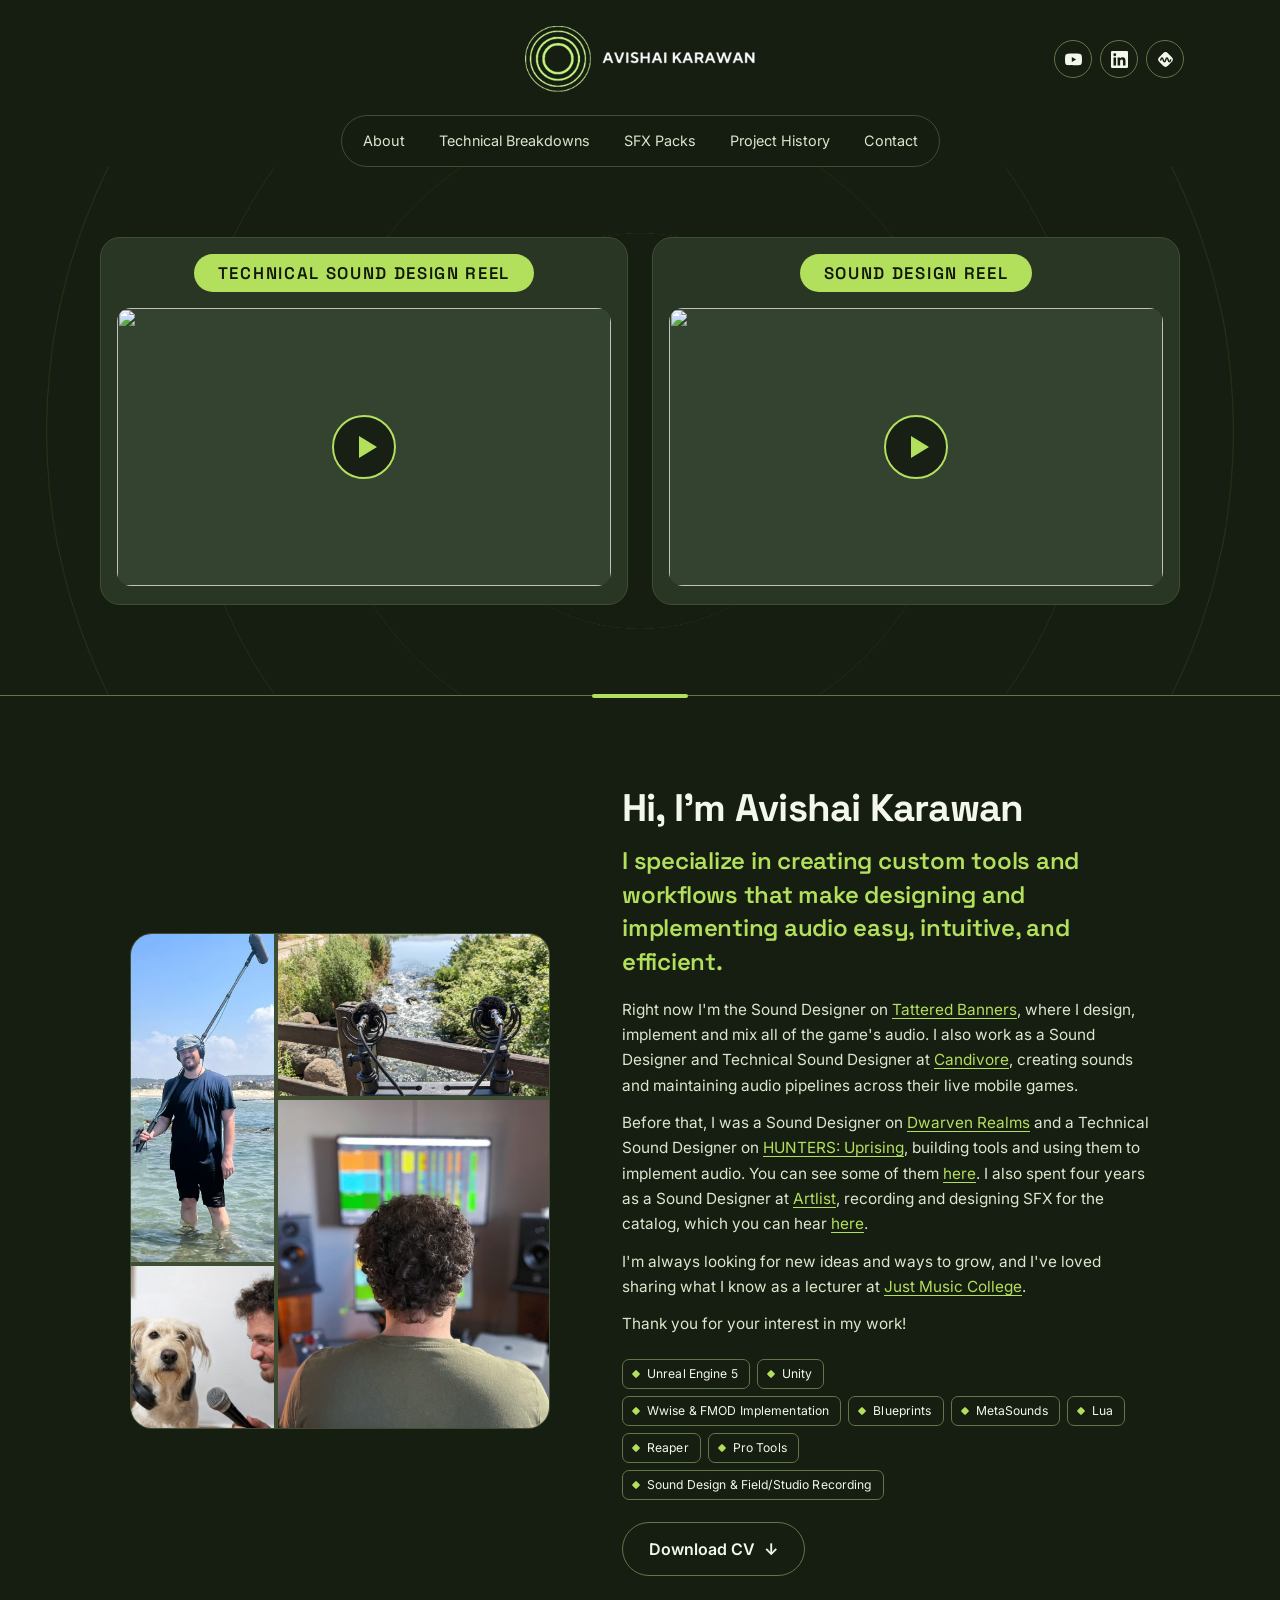
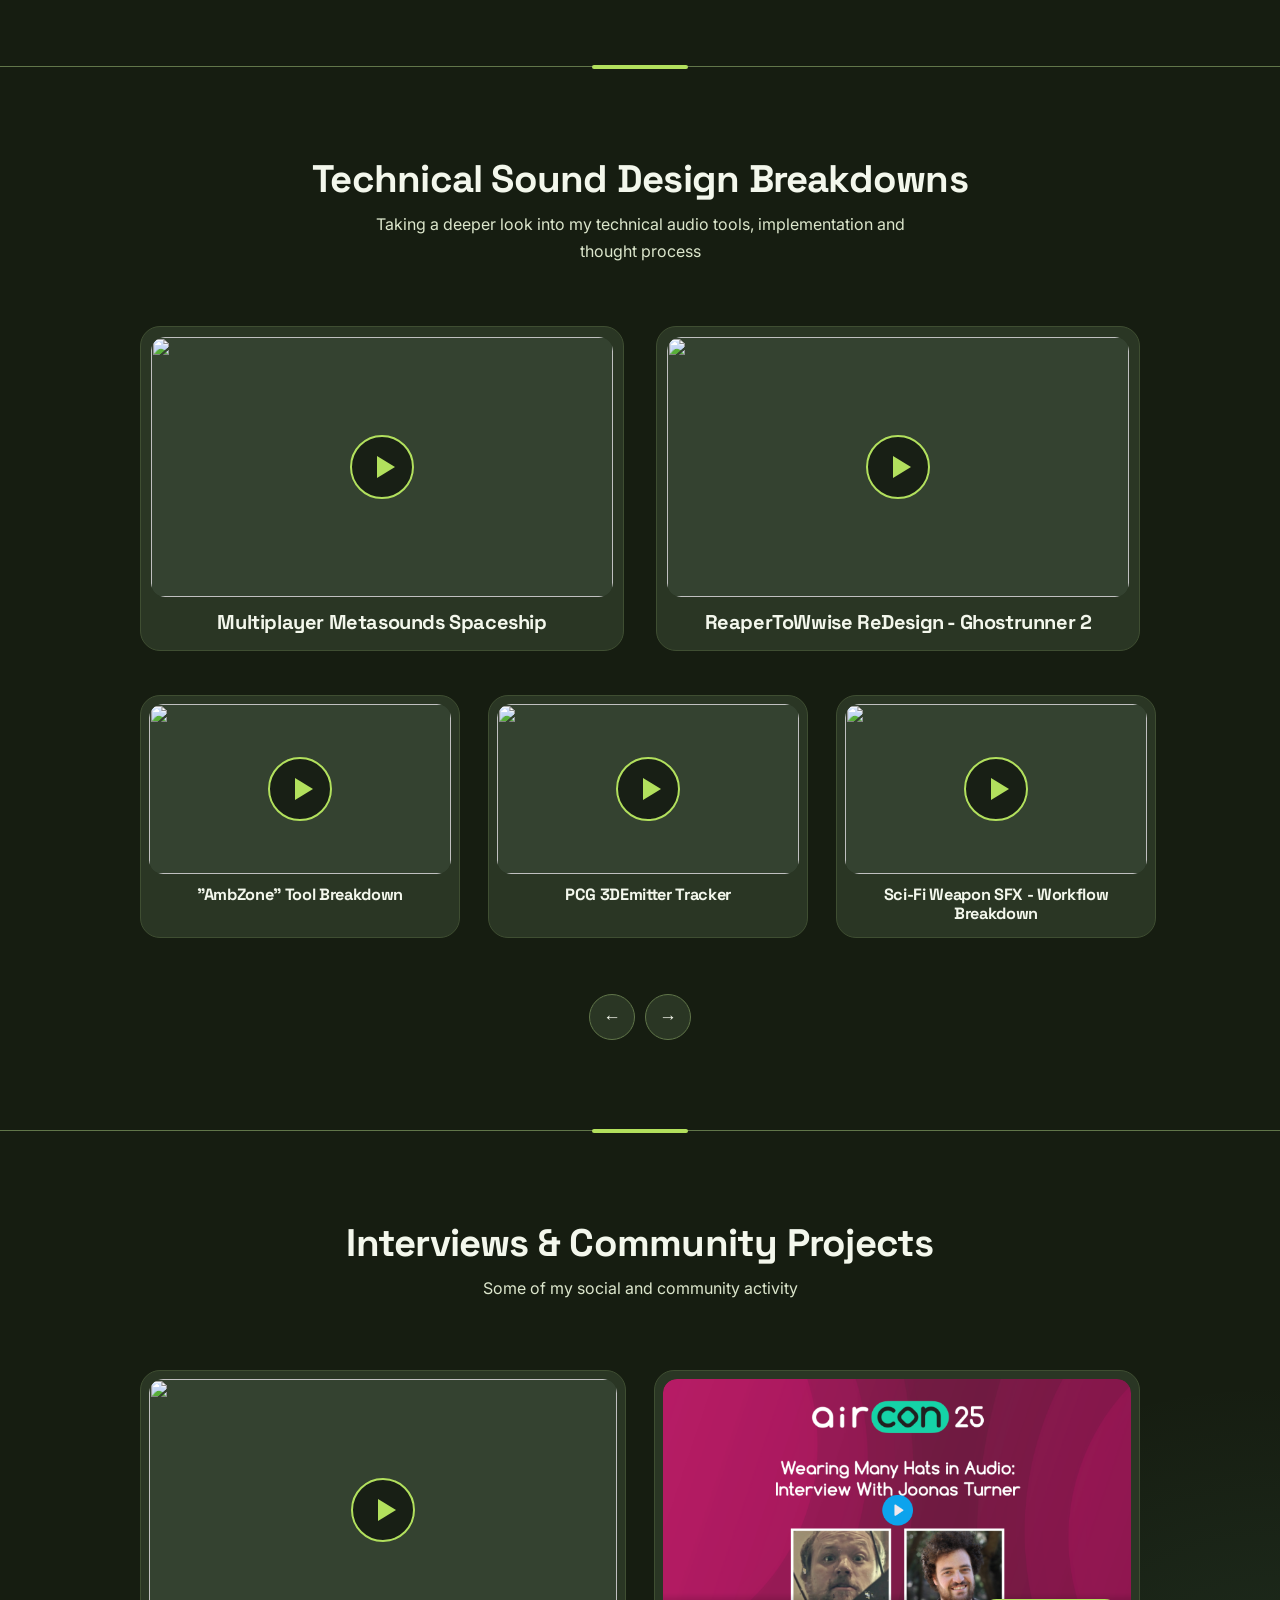
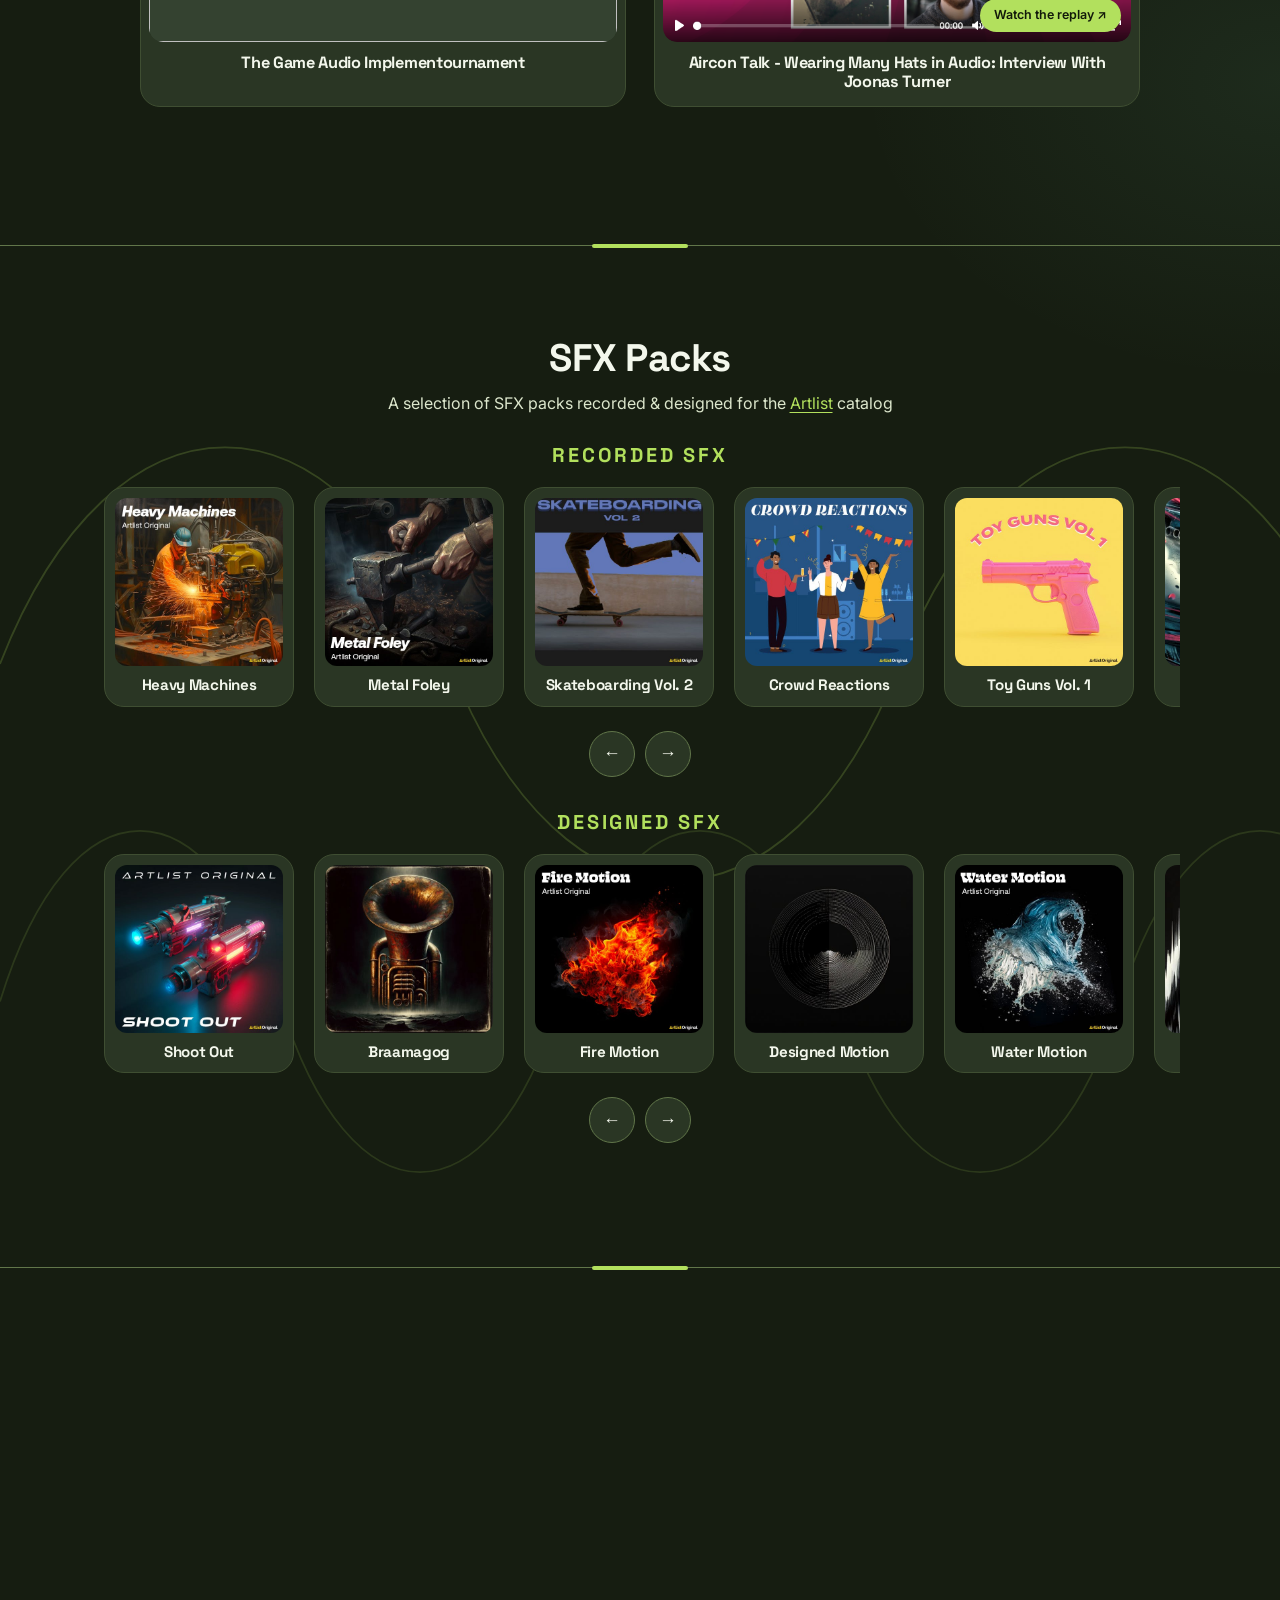
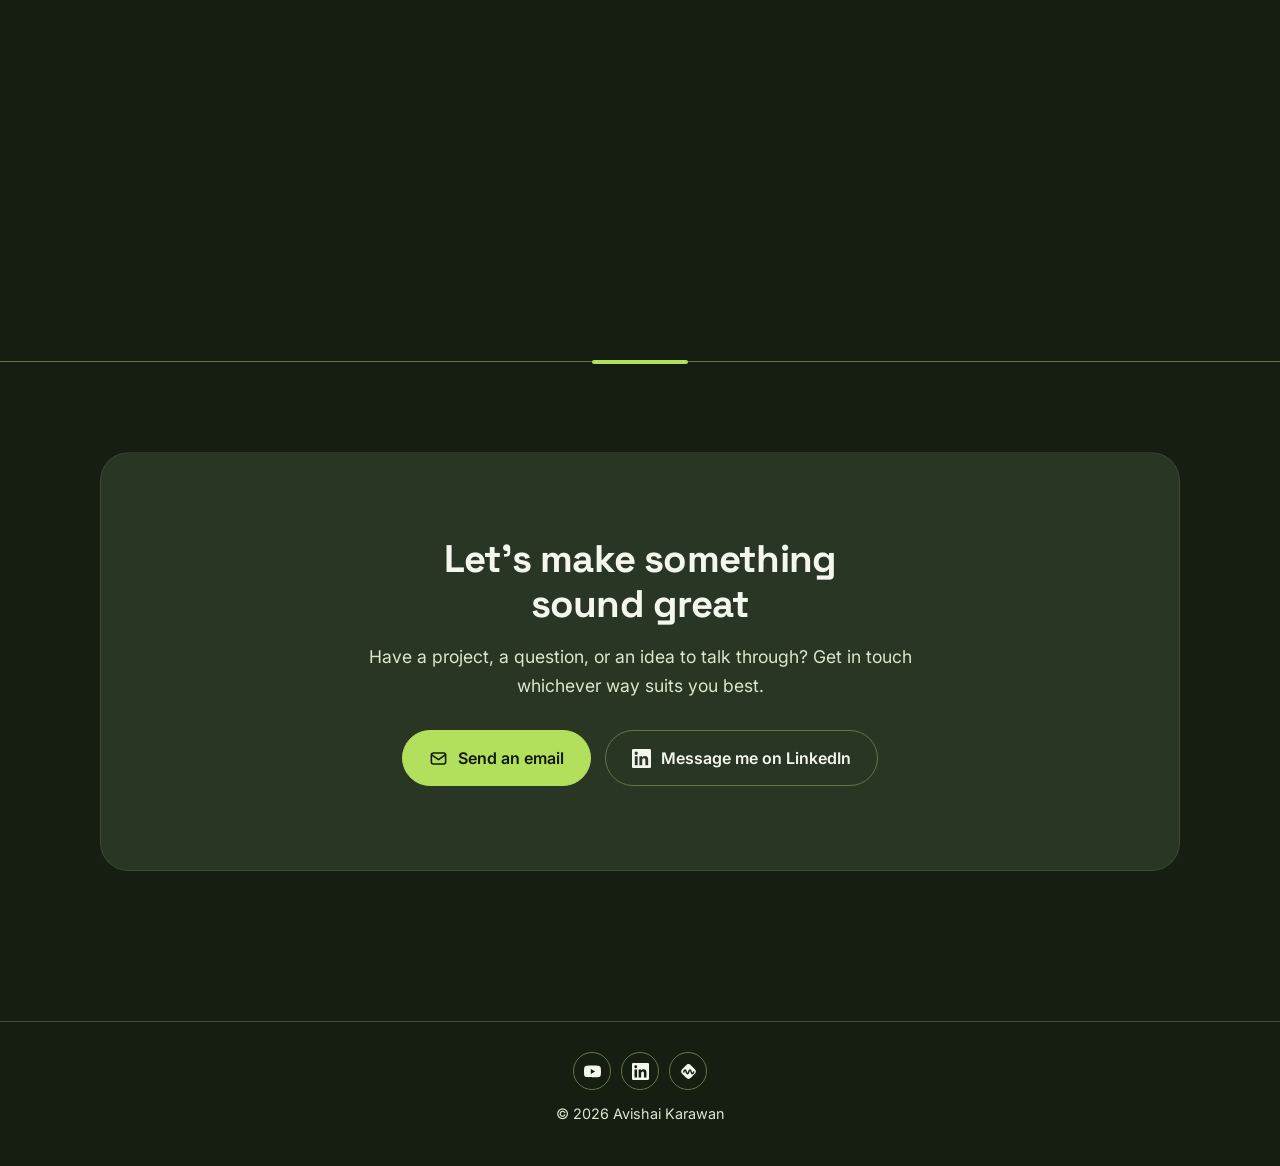
==== index.html @ a5cdf2ca "Add files via upload" ====
<!doctype html>
<html lang="en" data-theme="midnight">
<head>
  <meta charset="utf-8">
  <meta name="viewport" content="width=device-width, initial-scale=1">
  <title>Avishai Karawan | Sound Designer &amp; Technical Sound Designer</title>
  <meta name="author" content="Avishai Karawan">
  <link rel="canonical" href="https://www.karawansound.com/">
  <meta name="description" content="Sound designer and technical sound designer for games. Showreels, technical breakdowns, SFX packs and project history.">
  <meta property="og:type" content="website">
  <meta property="og:site_name" content="Avishai Karawan">
  <meta property="og:title" content="Avishai Karawan | Sound Designer &amp; Technical Sound Designer">
  <meta property="og:description" content="Sound designer and technical sound designer for games. Showreels, technical breakdowns, SFX packs and project history.">
  <meta property="og:url" content="https://www.karawansound.com/">
  <meta property="og:image" content="https://www.karawansound.com/images/og-image.png">
  <meta property="og:image:width" content="1200">
  <meta property="og:image:height" content="630">
  <meta name="twitter:card" content="summary_large_image">
  <meta name="twitter:title" content="Avishai Karawan | Sound Designer &amp; Technical Sound Designer">
  <meta name="twitter:description" content="Sound designer and technical sound designer for games. Showreels, technical breakdowns, SFX packs and project history.">
  <meta name="twitter:image" content="https://www.karawansound.com/images/og-image.png">
  <link rel="icon" href="favicon.svg" type="image/svg+xml">
  <link rel="icon" href="favicon.ico" sizes="48x48">
  <link rel="apple-touch-icon" href="apple-touch-icon.png">
  <meta name="theme-color" content="#161d11">
  <link rel="preconnect" href="https://fonts.googleapis.com">
  <link rel="preconnect" href="https://fonts.gstatic.com" crossorigin>
  <link href="https://fonts.googleapis.com/css2?family=Inter:wght@400;500;600&family=Space+Grotesk:wght@500;600;700&display=swap" rel="stylesheet">
  <link rel="stylesheet" href="styles.css?v=11">
  <script type="application/ld+json">
  {"@context": "https://schema.org", "@type": "Person", "name": "Avishai Karawan", "jobTitle": "Sound Designer & Technical Sound Designer", "description": "Sound designer and technical sound designer for games, specializing in custom audio tools and workflows.", "url": "https://www.karawansound.com/", "image": "https://www.karawansound.com/images/og-image.png", "knowsAbout": ["Sound design", "Technical sound design", "Game audio", "Audio implementation", "Wwise", "FMOD", "Unreal Engine", "Unity", "REAPER"], "sameAs": ["https://www.youtube.com/@avishk13", "https://www.linkedin.com/in/avishaikarawan", "https://www.airwiggles.com/u/f19c717e"]}
  </script>
</head>
<body data-page="home">
  <div id="masthead"></div>
  <nav class="nav" id="nav"></nav>

  <main id="top">
    <h1 class="sr-only" id="hero-title">Avishai Karawan - Sound Designer &amp; Technical Sound Designer</h1>

    <section class="stage" id="reels">
      <div class="ripples" aria-hidden="true"><span></span><span></span><span></span><span></span></div>
      <div class="wrap">
        <div class="reels" id="reels-grid"></div>
      </div>
    </section>

    <section class="block" id="about">
      <div class="wrap about">
        <div class="about-visual">
          <div class="about-rings" aria-hidden="true"><span></span><span></span><span></span></div>
          <div class="photos" id="about-photos"></div>
        </div>
        <div class="about-copy">
          <h2 id="about-heading">Hi, I'm Avishai Karawan</h2>
          <p class="lead" id="about-lead">I specialize in creating custom tools and workflows that make designing and implementing audio easy, intuitive, and efficient.</p>
          <div class="about-text" id="about-text">
            <p>Right now I&#39;m the Sound Designer on <a href="https://store.steampowered.com/app/1355900/Tattered_Banners/" target="_blank" rel="noopener">Tattered Banners</a>, where I design, implement and mix all of the game&#39;s audio. I also work as a Sound Designer and Technical Sound Designer at <a href="https://candivore.io/" target="_blank" rel="noopener">Candivore</a>, creating sounds and maintaining audio pipelines across their live mobile games.</p>
            <p>Before that, I was a Sound Designer on <a href="https://store.steampowered.com/app/2015240/Dwarven_Realms/" target="_blank" rel="noopener">Dwarven Realms</a> and a Technical Sound Designer on <a href="https://store.steampowered.com/app/2561660/HUNTERS_Uprising/" target="_blank" rel="noopener">HUNTERS: Uprising</a>, building tools and using them to implement audio. You can see some of them <a href="#breakdowns">here</a>. I also spent four years as a Sound Designer at <a href="https://artlist.io/" target="_blank" rel="noopener">Artlist</a>, recording and designing SFX for the catalog, which you can hear <a href="#sfx">here</a>.</p>
            <p>I&#39;m always looking for new ideas and ways to grow, and I&#39;ve loved sharing what I know as a lecturer at <a href="https://www.justmusic.co.il/" target="_blank" rel="noopener">Just Music College</a>.</p>
            <p>Thank you for your interest in my work!</p>
          </div>
          <div id="skills" class="skills"></div>
          <a class="btn ghost" id="cv" download>Download CV</a>
        </div>
      </div>
    </section>

    <div id="sections"></div>

    <section class="block" id="freepack"><div class="wrap"></div></section>

    <section class="block" id="contact">
      <div class="wrap contact">
        <div class="ripples" aria-hidden="true"><span></span><span></span><span></span><span></span></div>
        <h2 id="contact-heading">Get in touch</h2>
        <p class="lede" id="contact-lede"></p>
        <div class="contact-actions" id="contact-actions"></div>
      </div>
    </section>
  </main>

  <footer class="footer"><div class="wrap" id="footer"></div></footer>

  <noscript><p style="max-width:560px;margin:40px auto;padding:0 16px;text-align:center;color:#dce6cc">This portfolio needs JavaScript to display. Avishai Karawan, sound designer and technical sound designer: <a href="mailto:avishk13@gmail.com" style="color:#b2e05d">avishk13@gmail.com</a> &middot; <a href="https://www.linkedin.com/in/avishaikarawan" style="color:#b2e05d">LinkedIn</a> &middot; <a href="https://www.youtube.com/@avishk13" style="color:#b2e05d">YouTube</a></p></noscript>

  <script src="content.js?v=11"></script>
  <script src="app.js?v=11"></script>
</body>
</html>
---- styles.css ----
/* ============ THEMES - edit colors here, or add your own block ============
   Palette is based on the current karawansound.com: dark olive green (#2f3627),
   muted olive (#5f6c4e), sage/cream text (#ddebca, #fffdf7) and the lime of the logo rings. */
:root, [data-theme="forest"] {      /* closest to the current site */
  --bg: #2f3627;
  --surface: #38402e;
  --surface-2: #444d37;
  --line: #55603f;
  --line-hi: #7a8a5c;
  --text: #fffdf7;
  --muted: #e2ead3;
  --accent: #b6e276;
  --accent-2: #ddebca;
  --on-accent: #1f2618;
  --glow: rgba(182, 226, 118, .16);
  --glow-2: rgba(221, 235, 202, .08);
  --nav-bg: rgba(47, 54, 39, .82);
}
[data-theme="midnight"] {           /* darker, more contrast */
  --bg: #161d11;
  --surface: #2a3624;
  --surface-2: #344230;
  --line: #3f4e32;
  --line-hi: #61764a;
  --text: #f3f7ec;
  --muted: #dce6cc;
  --accent: #b2e05d;
  --accent-2: #76cba0;
  --on-accent: #12190a;
  --glow: rgba(178, 224, 93, .15);
  --glow-2: rgba(118, 203, 160, .08);
  --nav-bg: rgba(22, 29, 17, .86);
}
[data-theme="sage"] {               /* light theme */
  --bg: #f3f1e6;
  --surface: #fffdf7;
  --surface-2: #e9ead8;
  --line: #d3d6bd;
  --line-hi: #a9b48a;
  --text: #262d1e;
  --muted: #5f6c4e;
  --accent: #4f6b2a;
  --accent-2: #8aa84a;
  --on-accent: #fffdf7;
  --glow: rgba(138, 168, 74, .22);
  --glow-2: rgba(95, 108, 78, .08);
  --nav-bg: rgba(243, 241, 230, .85);
}

:root {
  --radius: 20px;
  --font-head: "Space Grotesk", system-ui, sans-serif;
  --font-body: "Inter", system-ui, sans-serif;
}

* { box-sizing: border-box; margin: 0; }
html { scroll-behavior: smooth; scroll-padding-top: 76px; }
body {
  background: var(--bg); color: var(--text);
  font: 400 16px/1.65 var(--font-body);
  background-image:
    radial-gradient(1000px 520px at 50% -8%, var(--glow), transparent 65%),
    radial-gradient(700px 500px at 100% 55%, var(--glow-2), transparent 60%);
  background-repeat: no-repeat;
  text-align: center;
  transition: background-color .3s, color .3s;
}
a { color: inherit; text-decoration: none; }
img { max-width: 100%; display: block; }
.wrap { width: min(1080px, 100% - 32px); margin-inline: auto; }

h1, h2, h3 { font-family: var(--font-head); line-height: 1.15; letter-spacing: -.02em; }
h1 { font-size: clamp(2.2rem, 6vw, 4rem); max-width: 16ch; margin-inline: auto; }
h2 { font-size: clamp(1.7rem, 3.5vw, 2.4rem); margin-bottom: 10px; }
h3 { font-size: 1.15rem; }
.eyebrow { color: var(--accent); font: 600 .78rem var(--font-head); letter-spacing: .2em; text-transform: uppercase; margin-bottom: 16px; }
.lede { color: var(--muted); font-size: 1.15rem; max-width: 600px; margin: 16px auto 0; }
.intro { color: var(--muted); max-width: 560px; margin-inline: auto; }

/* section separation: a line across the page with a small lime tab at every seam (no colored strips) */
main > section, #sections > section { position: relative; }
.seam { border-top: 1px solid var(--line-hi); }
.seam::before { content: ""; position: absolute; top: -2px; left: 50%; width: 96px; height: 4px; margin-left: -48px; border-radius: 4px; background: var(--accent); }

/* masthead + centered nav */
#masthead { padding: 26px 16px 8px; position: relative; max-width: 1120px; margin-inline: auto; }
/* social icons: sit at the right edge of the header, level with the centered logo */
.social-top { position: absolute; right: 16px; top: 26px; height: clamp(46px, 7vw, 66px); display: flex; align-items: center; gap: 8px; }
.social-top a { width: 38px; height: 38px; display: grid; place-items: center; border-radius: 50%; border: 1px solid var(--line-hi); color: var(--text); transition: .2s; }
.social-top a svg { width: 17px; height: 17px; fill: currentColor; }
.social-top a:hover { background: var(--accent); border-color: var(--accent); color: var(--on-accent); transform: translateY(-2px); }
@media (max-width: 900px) {            /* narrow screens: icons drop into a centered row under the logo */
  .social-top { position: static; height: auto; justify-content: center; margin-top: 12px; }
  .social-top a { width: 34px; height: 34px; }
}
.logo { display: inline-block; }
.logo img { height: clamp(46px, 7vw, 66px); width: auto; margin-inline: auto; }
.logo-dark { display: none; }
[data-theme="sage"] .logo-light { display: none; }
[data-theme="sage"] .logo-dark { display: block; }

.nav { position: sticky; top: 10px; z-index: 50; width: fit-content; max-width: calc(100% - 24px); margin: 8px auto 0;
  background: var(--nav-bg); backdrop-filter: blur(14px); -webkit-backdrop-filter: blur(14px);
  border: 1px solid var(--line); border-radius: 999px; padding: 5px; }
.nav-in { display: flex; align-items: center; justify-content: center; }
.links { display: flex; gap: 2px; flex-wrap: wrap; justify-content: center; }
.links a { padding: 8px 16px; border-radius: 999px; color: var(--muted); font-size: .9rem; transition: .2s; white-space: nowrap; }
.links a:hover { color: var(--text); background: var(--surface-2); }
.links a.on { background: var(--accent); color: var(--on-accent); font-weight: 600; }
.burger { display: none; background: none; border: 0; width: 44px; height: 40px; cursor: pointer; position: relative; margin-inline: auto; }
.burger span { position: absolute; left: 11px; right: 11px; height: 2px; background: var(--text); transition: .25s; border-radius: 2px; }
.burger span:first-child { top: 15px; } .burger span:last-child { top: 23px; }
.nav.open .burger span:first-child { top: 19px; transform: rotate(45deg); }
.nav.open .burger span:last-child { top: 19px; transform: rotate(-45deg); }

/* hero with sound-ripple rings (echoes the logo) */
.hero { position: relative; padding: clamp(60px, 10vw, 120px) 0 clamp(36px, 6vw, 64px); overflow: hidden; }
.hero.small { padding: 70px 0 30px; }
.hero.small h1 { font-size: clamp(2.2rem, 5vw, 3.4rem); max-width: none; }
.hero .wrap, .stage .wrap { position: relative; z-index: 1; }
.sr-only { position: absolute; width: 1px; height: 1px; overflow: hidden; clip: rect(0 0 0 0); white-space: nowrap; }
.stage { position: relative; overflow: hidden; padding: clamp(36px, 6vw, 70px) 0 clamp(50px, 8vw, 90px); }
.ripples { position: absolute; left: 50%; top: 50%; width: 0; height: 0; pointer-events: none; }
.ripples span { position: absolute; border: 1.5px solid var(--accent); border-radius: 50%; opacity: 0;
  width: 1100px; height: 1100px; left: -550px; top: -550px; animation: ripple 9s ease-out infinite; }
.ripples span:nth-child(2) { animation-delay: 2.25s; } .ripples span:nth-child(3) { animation-delay: 4.5s; } .ripples span:nth-child(4) { animation-delay: 6.75s; }
@keyframes ripple { 0% { transform: scale(.25); opacity: .55; } 100% { transform: scale(1.5); opacity: 0; } }
/* Reels section only: the rings stay put at fixed sizes and just breathe very slightly, so the focus stays on the videos
   (the About section keeps the livelier ripple). Raise/lower the two opacity numbers or the 18s to taste. */
#reels .ripples span { animation: reelsBreathe 13s ease-in-out infinite; opacity: .12; transform: scale(var(--s)); }
#reels .ripples span:nth-child(1) { --s: .36; animation-delay: 0s; }
#reels .ripples span:nth-child(2) { --s: .58; animation-delay: -3.25s; }
#reels .ripples span:nth-child(3) { --s: .82; animation-delay: -6.5s; }
#reels .ripples span:nth-child(4) { --s: 1.08; animation-delay: -9.75s; }
@keyframes reelsBreathe {
  0%, 100% { transform: scale(var(--s)); opacity: .1; }
  50% { transform: scale(calc(var(--s) * 1.09)); opacity: .27; }
}
/* every animated ring gets its own GPU layer, and rings pause while their section is off screen (see app.js) */
.ripples span, .about-rings span, .deco span, .proj-waves span, .deco-wave::before, .deco-wave::after { will-change: transform, opacity; backface-visibility: hidden; }
.is-paused span, .is-paused::before, .is-paused::after { animation-play-state: paused !important; }

.cta { display: flex; gap: 12px; margin-top: 32px; flex-wrap: wrap; justify-content: center; }
.btn { display: inline-block; background: var(--accent); color: var(--on-accent); font-weight: 600; padding: 13px 26px; border-radius: 999px; transition: .2s; border: 1px solid var(--accent); }
.btn:hover { transform: translateY(-2px); box-shadow: 0 10px 30px var(--glow); }
.btn.ghost { background: transparent; color: var(--text); border-color: var(--line-hi); }
.btn.ghost:hover { border-color: var(--accent); box-shadow: none; }
.block { padding: clamp(50px, 8vw, 90px) 0; }
.block.tight { padding-top: 10px; }

/* media */
.media { position: relative; aspect-ratio: 16 / 9; border-radius: 14px; overflow: hidden; background: var(--surface-2); display: block; width: 100%; border: 0; padding: 0; }
.media img, .media iframe { width: 100%; height: 100%; object-fit: cover; border: 0; }
.media.placeholder { display: grid; place-items: center; color: var(--muted); font-size: .9rem;
  background: linear-gradient(135deg, var(--surface-2), var(--surface)); border: 1px dashed var(--line-hi); }
.media.video { cursor: pointer; }
.play { position: absolute; inset: 0; margin: auto; width: 64px; height: 64px; border-radius: 50%; background: rgba(15, 19, 12, .72); border: 2px solid var(--accent); transition: .2s; }
.play::after { content: ""; position: absolute; left: 25px; top: 19px; border-left: 18px solid var(--accent); border-top: 11px solid transparent; border-bottom: 11px solid transparent; }
.video:hover .play { transform: scale(1.1); background: var(--accent); }
.video:hover .play::after { border-left-color: var(--on-accent); }

/* reels side by side */
.reels { display: grid; grid-template-columns: repeat(2, 1fr); gap: 24px; align-items: start; }
.reel { background: var(--surface); border: 1px solid var(--line); border-radius: var(--radius); padding: 16px 16px 18px; transition: border-color .25s; }
.reel:hover { border-color: var(--line-hi); }
.badge { display: inline-block; margin-bottom: 14px; padding: 5px 16px; border-radius: 999px; background: var(--accent); color: var(--on-accent); font: 600 .78rem var(--font-head); letter-spacing: .1em; text-transform: uppercase; }
.reel .badge { padding: 8px 24px; font-size: 1.05rem; margin-bottom: 16px; }

/* about (centered) */
.about { max-width: 720px; display: flex; flex-direction: column; align-items: center; }
.about-photo { width: 190px; margin-bottom: 26px; }
.about-photo .media, .about-photo img { aspect-ratio: 1; border-radius: 50%; object-fit: cover; border: 3px solid var(--accent); }
.about-text p { color: var(--muted); margin-bottom: 14px; }
.chips, .filters { display: flex; flex-wrap: wrap; gap: 8px; list-style: none; padding: 0; margin-top: 20px; justify-content: center; }
.chips li, .chip { background: var(--surface); border: 1px solid var(--line); padding: 6px 15px; border-radius: 999px; font-size: .85rem; color: var(--text); font-family: inherit; }
.chip { cursor: pointer; transition: .2s; }
.chip:hover { border-color: var(--accent); }
.chip.on { background: var(--accent); color: var(--on-accent); border-color: var(--accent); font-weight: 600; }

/* carousel (centered when it fits, scrolls when it doesn't) */
.sec-head { margin-bottom: 28px; }
.carousel { display: flex; gap: 20px; overflow-x: auto; scroll-snap-type: x mandatory; padding: 4px 4px 16px; scrollbar-width: none; justify-content: safe center; }
.carousel::-webkit-scrollbar { display: none; }
.slide { flex: 0 0 min(320px, 80%); scroll-snap-align: center; background: var(--surface); border: 1px solid var(--line); border-radius: var(--radius); padding: 12px; transition: .25s; }
.slide:hover { transform: translateY(-4px); border-color: var(--line-hi); }
.slide-body { padding: 14px 6px 6px; }
.slide-body p { color: var(--muted); font-size: .92rem; margin-top: 6px; }
.more { display: inline-block; margin-top: 10px; color: var(--accent); font-size: .9rem; font-weight: 600; }
.arrows { display: flex; gap: 10px; justify-content: center; margin-top: 8px; }
.arrows button { width: 46px; height: 46px; border-radius: 50%; border: 1px solid var(--line-hi); background: var(--surface); color: var(--text); font-size: 1.1rem; cursor: pointer; transition: .2s; }
.arrows button:hover { background: var(--accent); color: var(--on-accent); border-color: var(--accent); }

/* about photos, skills */
.about { max-width: 920px; }
/* about collage: tall left, small bottom-left, wide top-right, large bottom-right. Purely decorative - no hover, no click. */
.photos { display: grid; grid-template-columns: 1fr 1.9fr; grid-template-rows: repeat(6, 1fr); gap: 4px; width: min(100%, 640px); aspect-ratio: 1 / 1.02;
  margin: 14px 0 34px; border-radius: 22px; overflow: hidden; border: 1px solid var(--line); background: var(--line); pointer-events: none; user-select: none; }
.photos img { width: 100%; height: 100%; object-fit: cover; display: block; }
.photos img:nth-child(1) { grid-column: 1; grid-row: 1 / 5; }
.photos img:nth-child(2) { grid-column: 2; grid-row: 1 / 3; }
.photos img:nth-child(3) { grid-column: 1; grid-row: 5 / 7; object-position: 30% 50%; }
.photos img:nth-child(4) { grid-column: 2; grid-row: 3 / 7; }
.about-text { max-width: 720px; }
.skills { margin: 4px 0 28px; }
.skills .chips { margin-top: 0; }
.about-text a, .intro a, .slide-body p a, .fp-body p a { color: var(--accent); text-decoration: underline; text-underline-offset: 3px; }

/* two-row carousel + cover tiles */
.carousel.two-rows { display: grid; grid-auto-flow: column; grid-template-rows: repeat(2, auto); grid-auto-columns: min(320px, 80%); justify-content: safe center; align-items: stretch; }
.carousel.two-rows .slide { flex: none; }
.carousel .slide:only-child { flex: 0 1 600px; }
.slide-body { text-align: left; }
.track-label { margin: 10px 0 16px; font-size: 1.25rem; letter-spacing: .14em; text-transform: uppercase; color: var(--accent); }
.carousel.covers { margin-bottom: 4px; }
.carousel.covers .slide { flex: 0 0 190px; padding: 10px; }
.slide.cover .media { aspect-ratio: 1; border-radius: 12px; }
.slide.cover .slide-body { padding: 10px 4px 2px; text-align: center; }
.slide.cover h3 { font-size: .95rem; }
.slide.cover h3 a:hover { color: var(--accent); }
.cover-link { display: block; cursor: pointer; }
.cover-link .media img { transition: transform .35s; }
.cover-link:hover .media img { transform: scale(1.05); }
.slide.cover:has(.cover-link:hover) h3 a { color: var(--accent); }   /* title lights up too, so image + title read as one link */
.arrows[hidden] { display: none; }
/* hover-reveal tiles: big thumbnail + play + title; on hover the tile grows, the image darkens and the description appears centered over it */
.carousel.tiles { grid-auto-columns: min(350px, 82%); gap: 28px; padding: 40px 40px 48px; }
/* featured row: two bigger tiles above the carousel */
.feature-row { display: grid; grid-template-columns: repeat(2, minmax(0, 1fr)); gap: 32px; padding: 34px 40px 4px; }
.feature-row .slide.tile { padding: 10px; }
.feature-row .slide.tile:hover, .feature-row .slide.tile:focus-within { transform: scale(1.1); }
.feature-row .tile-title { font-size: 1.25rem; padding-top: 14px; }
.feature-row .tile-desc { font-size: 1.02rem; padding: 66px 28px 22px; }
@media (max-width: 860px) { .feature-row { grid-template-columns: 1fr; padding: 24px 12px 0; } }
.slide.tile { padding: 8px; position: relative; z-index: 1; cursor: default;
  transition: transform .3s cubic-bezier(.2, .8, .2, 1), box-shadow .3s, border-color .3s; }
.slide.tile:hover, .slide.tile:focus-within { transform: scale(1.18); z-index: 6; border-color: var(--accent); box-shadow: 0 28px 64px rgba(0, 0, 0, .55); }
.tile-media { position: relative; border-radius: 14px; overflow: hidden; }
.tile-media::after { content: ""; position: absolute; inset: 0; z-index: 1; pointer-events: none;   /* darkens the image behind the description */
  background: rgba(6, 10, 4, .74); opacity: 0; transition: opacity .3s; }
.tile:hover .tile-media::after, .tile:focus-within .tile-media::after { opacity: 1; }
.tile-title { padding: 12px 6px 6px; font-size: 1.02rem; text-align: center; }
.tile-desc { position: absolute; inset: 0; z-index: 3; display: flex; align-items: center; justify-content: center;
  padding: 50px 6% 14px; text-align: left; font-size: .94rem; line-height: 1.45; color: #f6f9f0; text-shadow: 0 1px 8px rgba(0, 0, 0, .6);
  opacity: 0; transform: translateY(10px); pointer-events: none; transition: opacity .25s, transform .3s; }
.tile-desc > span { display: block; max-width: 100%; }
.tile-desc a { color: var(--accent); text-decoration: underline; text-underline-offset: 3px; pointer-events: auto; }
.tile:hover .tile-desc, .tile:focus-within .tile-desc { opacity: 1; transform: none; }
/* play button: centered at rest, shrinks and moves to the top edge while the description is showing */
.tile .play { z-index: 2; inset: auto; top: 50%; left: 50%; margin: 0; transform: translate(-50%, -50%);
  transition: top .3s, transform .3s, background .2s; }
.tile .ext { z-index: 2; }
.tile:hover .play, .tile:focus-within .play { top: 12px; transform: translate(-50%, 0) scale(.6); transform-origin: 50% 0; }
.tile:hover .video:hover .play { transform: translate(-50%, 0) scale(.7); }
@media (hover: none) {            /* touch screens can't hover: show the description under the thumbnail */
  .slide.tile:hover, .slide.tile:focus-within { transform: none; box-shadow: none; border-color: var(--line); }
  .tile-media::after { display: none; }
  .tile-desc { position: static; display: block; opacity: 1; transform: none; padding: 12px 6px 0; color: var(--muted); text-shadow: none; pointer-events: auto; }
  .tile .play, .tile:hover .play, .tile:focus-within .play { top: 50%; transform: translate(-50%, -50%); }
}

.carousel.wide .slide { flex: 0 1 520px; }
.media.link { cursor: pointer; }
.media.link img { transition: transform .4s; }
.media.link:hover img { transform: scale(1.03); }
.ext { position: absolute; right: 10px; bottom: 10px; padding: 6px 14px; border-radius: 999px; background: var(--accent); color: var(--on-accent); font-size: .78rem; font-weight: 600; }
#sfx .arrows { margin-bottom: 34px; }

/* free pack */
.freepack { display: grid; grid-template-columns: 1fr 1.1fr; gap: 0; background: var(--surface); border: 1px solid var(--line); border-radius: 28px; overflow: hidden; text-align: left; }
.gallery { position: relative; min-height: 340px; background: var(--surface-2); overflow: hidden; }
.g-slide { position: absolute; inset: 0; margin: 0; opacity: 0; transition: opacity .8s ease; }
.g-slide.on { opacity: 1; }
.g-slide img { width: 100%; height: 100%; object-fit: cover; }
.g-slide figcaption { position: absolute; left: 0; right: 0; bottom: 0; padding: 40px 18px 40px; font-size: .82rem; text-align: center; color: #fff; text-shadow: 0 1px 6px rgba(0,0,0,.7);
  background: linear-gradient(transparent, rgba(0,0,0,.72)); }
.g-btn { position: absolute; top: 50%; transform: translateY(-50%); width: 42px; height: 42px; border-radius: 50%; border: 1px solid rgba(255,255,255,.35); background: rgba(10,14,8,.55); color: #fff; cursor: pointer; font-size: 1.05rem; backdrop-filter: blur(6px); transition: .2s; z-index: 2; }
.g-btn:hover { background: var(--accent); color: var(--on-accent); border-color: var(--accent); }
.g-btn.prev { left: 12px; } .g-btn.next { right: 12px; }
.g-dots { position: absolute; left: 0; right: 0; bottom: 14px; display: flex; justify-content: center; gap: 8px; z-index: 2; }
.g-dots button { width: 9px; height: 9px; border-radius: 50%; border: 0; padding: 0; cursor: pointer; background: rgba(255,255,255,.45); transition: .2s; }
.g-dots button.on { background: var(--accent); transform: scale(1.3); }
.g-dots { gap: 14px; }
.g-dots button { position: relative; }
.g-dots button::after { content: ""; position: absolute; inset: -8px; }
.fp-body { padding: clamp(28px, 4vw, 52px); display: flex; flex-direction: column; align-items: flex-start; gap: 4px; }
.fp-body h2 { margin: 10px 0 8px; }
.fp-body p { color: var(--muted); margin-bottom: 10px; }
.fp-body .btn { margin-top: 14px; }

/* ===== about: photo collage left, left-aligned copy right ===== */
#about { overflow-x: clip; }
.about { max-width: 1020px; display: grid; grid-template-columns: minmax(0, 420px) minmax(0, 1fr); gap: clamp(32px, 6vw, 72px); align-items: center; text-align: left; }
.about-visual { position: relative; }
.about-visual .photos { position: relative; z-index: 1; width: 100%; margin: 0; aspect-ratio: 1 / 1.18; }
.about-rings span { position: absolute; left: 50%; top: 50%; width: 640px; height: 640px; margin: -320px 0 0 -320px; border-radius: 50%;
  border: 1.5px solid var(--accent); opacity: 0; animation: aboutRipple 10s ease-out infinite; pointer-events: none; }
.about-rings span:nth-child(2) { animation-delay: 3.3s; } .about-rings span:nth-child(3) { animation-delay: 6.6s; }
@keyframes aboutRipple { 0% { transform: scale(.55); opacity: .5; } 100% { transform: scale(1.3); opacity: 0; } }
.about-copy h2 { text-align: left; margin-bottom: 14px; }
.lead { font: 600 clamp(1.2rem, 2.1vw, 1.5rem)/1.4 var(--font-head); letter-spacing: -.01em; color: var(--accent); margin-bottom: 18px; }
.lead a { color: inherit; text-decoration: underline; text-underline-offset: 3px; }
.about-copy .about-text { max-width: 62ch; }
.about-copy .about-text p { font-size: .96rem; line-height: 1.65; margin-bottom: 12px; }
.skills { margin: 22px 0; display: grid; gap: 7px; }
.skills .chips { justify-content: flex-start; margin-top: 0; gap: 7px; }
.skills .chips li { position: relative; background: transparent; border: 1px solid var(--line-hi); border-radius: 7px; padding: 4px 11px 4px 24px; font-size: .76rem; letter-spacing: .01em; color: var(--text); }
.skills .chips li::before { content: ""; position: absolute; left: 10px; top: 50%; width: 6px; height: 6px; margin-top: -3px; border-radius: 1px; background: var(--accent); transform: rotate(45deg); }
#cv::after { content: "\2193"; margin-left: 9px; font-weight: 700; }
@media (prefers-reduced-motion: reduce) { .about-rings span { animation: none; } }

/* ===== faint section motion: a quarter of a ring cycle from one corner, or a drifting wave. Much calmer than the hero. ===== */
.deco { position: absolute; inset: 0; overflow: hidden; pointer-events: none; z-index: 0; }
main > section > .wrap, #sections > section > .wrap { position: relative; z-index: 1; }
.deco span { position: absolute; left: var(--x); top: var(--y); width: 2600px; height: 2600px; margin: -1300px 0 0 -1300px; border-radius: 50%;
  border: 1.5px solid var(--accent); opacity: 0; animation: cornerRipple 30s linear infinite; }
/* negative delays = the cycle is already underway when the page loads, so all three rings are on screen from the start */
.deco span:nth-child(1) { animation-delay: -5s; } .deco span:nth-child(2) { animation-delay: -15s; } .deco span:nth-child(3) { animation-delay: -25s; }
.deco-ring-tl { --x: 0%;   --y: 0%; }
.deco-ring-tr { --x: 100%; --y: 0%; }
.deco-ring-bl { --x: 0%;   --y: 100%; }
.deco-ring-br { --x: 100%; --y: 100%; }
@keyframes cornerRipple { 0% { transform: scale(.06); opacity: .6; } 65% { opacity: .28; } 100% { transform: scale(1); opacity: 0; } }
/* tall sine waves drifting across the whole width of the section (the full window) - stretched to the section's height,
   with a constant line thickness. Two layers of different size / speed / direction for depth. */
.deco-wave::before, .deco-wave::after { content: ""; position: absolute; left: 0; right: 0; background: var(--accent);
  -webkit-mask: url("data:image/svg+xml,%3Csvg xmlns='http://www.w3.org/2000/svg' width='600' height='140' viewBox='0 0 600 140' preserveAspectRatio='none'%3E%3Cpath d='M0 70C75 10 225 10 300 70S525 130 600 70' fill='none' stroke='black' stroke-width='1.8' vector-effect='non-scaling-stroke'/%3E%3C/svg%3E") repeat-x;
          mask: url("data:image/svg+xml,%3Csvg xmlns='http://www.w3.org/2000/svg' width='600' height='140' viewBox='0 0 600 140' preserveAspectRatio='none'%3E%3Cpath d='M0 70C75 10 225 10 300 70S525 130 600 70' fill='none' stroke='black' stroke-width='1.8' vector-effect='non-scaling-stroke'/%3E%3C/svg%3E") repeat-x; }
/* the drift moves the whole (wider-than-the-window) layer with a transform, which the graphics card does on its own - no repainting each frame */
.deco-wave::before { top: 8%; right: -900px; height: 66%; opacity: .2; -webkit-mask-size: 900px 100%; mask-size: 900px 100%; animation: waveDrift 42s linear infinite; }
.deco-wave::after { bottom: 0; right: -560px; height: 52%; opacity: .14; -webkit-mask-size: 560px 100%; mask-size: 560px 100%; animation: waveDriftB 34s linear infinite reverse; }
@keyframes waveDrift { to { transform: translateX(-900px); } }
@keyframes waveDriftB { to { transform: translateX(-560px); } }
@media (prefers-reduced-motion: reduce) { .deco span, .deco-wave::before, .deco-wave::after { animation: none; } .deco span { opacity: .08; } }

/* project history: slow sine waves behind the timeline, running left and right in alternating bands (same line style as the SFX section) */
.proj-body { position: relative; overflow: clip; --wave: url("data:image/svg+xml,%3Csvg xmlns='http://www.w3.org/2000/svg' width='600' height='140' viewBox='0 0 600 140' preserveAspectRatio='none'%3E%3Cpath d='M0 70C75 10 225 10 300 70S525 130 600 70' fill='none' stroke='black' stroke-width='1.8' vector-effect='non-scaling-stroke'/%3E%3C/svg%3E"); }
.proj-body > .wrap { position: relative; z-index: 1; }
.proj-waves { position: absolute; inset: 0; pointer-events: none; z-index: 0; }
.proj-waves span { position: absolute; left: 0; top: var(--top); height: var(--h); width: calc(100% + var(--w)); background: var(--accent); opacity: var(--o);
  -webkit-mask: var(--wave) repeat-x; mask: var(--wave) repeat-x; -webkit-mask-size: var(--w) 100%; mask-size: var(--w) 100%;
  animation: projWaveL var(--dur) linear infinite; }
.proj-waves span.rev { left: calc(var(--w) * -1); animation-name: projWaveR; }
@keyframes projWaveL { to { transform: translateX(calc(var(--w) * -1)); } }
@keyframes projWaveR { to { transform: translateX(var(--w)); } }
@media (prefers-reduced-motion: reduce) { .proj-waves span { animation: none; } }

/* contact + footer */
.contact { position: relative; isolation: isolate; overflow: clip; clip-path: inset(0 round 28px); background: var(--surface); border: 1px solid var(--line); border-radius: 28px; padding: clamp(44px, 7vw, 84px) 24px; }
.contact > :not(.ripples) { position: relative; z-index: 1; }
.contact h2 { max-width: 18ch; margin-inline: auto; }
.contact .lede { margin-bottom: 30px; font-size: 1.1rem; }
.contact-actions { display: flex; flex-wrap: wrap; justify-content: center; gap: 14px; }
.contact-actions .btn { display: inline-flex; align-items: center; gap: 10px; padding: 14px 26px; }
.btn svg { width: 19px; height: 19px; fill: currentColor; flex-shrink: 0; }
.btn svg[stroke] { fill: none; }
.contact-actions .btn.ghost { background: var(--surface); }
.footer { border-top: 1px solid var(--line); padding: 30px 0 40px; margin-top: 60px; color: var(--muted); font-size: .9rem; }
.footer .wrap { display: flex; flex-direction: column; align-items: center; gap: 12px; }
.social { display: flex; gap: 10px; flex-wrap: wrap; justify-content: center; }
.social a { width: 38px; height: 38px; display: grid; place-items: center; border-radius: 50%; border: 1px solid var(--line-hi); color: var(--text); transition: .2s; }
.social a svg { width: 17px; height: 17px; fill: currentColor; }
.social a:hover { background: var(--accent); border-color: var(--accent); color: var(--on-accent); transform: translateY(-2px); }

/* "mail app didn't open" helper */
#mailhelp { position: fixed; left: 50%; bottom: 76px; z-index: 70; width: min(440px, calc(100% - 32px)); padding: 16px 18px; border-radius: 18px; text-align: center;
  background: var(--surface); border: 1px solid var(--accent); box-shadow: 0 18px 50px rgba(0, 0, 0, .5);
  opacity: 0; pointer-events: none; transform: translate(-50%, 14px); transition: opacity .25s, transform .25s; }
#mailhelp.show { opacity: 1; pointer-events: auto; transform: translate(-50%, 0); }
#mailhelp p { color: var(--muted); font-size: .95rem; margin-bottom: 12px; }
#mailhelp strong { color: var(--text); }
#mailhelp div { display: flex; gap: 10px; justify-content: center; align-items: center; flex-wrap: wrap; }
#mailhelp button, #mailhelp a { font: 600 .85rem var(--font-body); padding: 8px 16px; border-radius: 999px; border: 1px solid var(--line-hi); background: transparent; color: var(--text); cursor: pointer; transition: .2s; }
#mailhelp button[data-act="copy"] { background: var(--accent); border-color: var(--accent); color: var(--on-accent); }
#mailhelp button[data-act="close"] { padding: 6px 12px; font-size: 1.1rem; line-height: 1; }
#mailhelp button:hover, #mailhelp a:hover { border-color: var(--accent); }

/* theme switcher */
.themes { position: fixed; right: 16px; bottom: 16px; z-index: 60; display: flex; align-items: center; gap: 8px; padding: 8px 10px 8px 16px;
  background: var(--surface); border: 1px solid var(--line-hi); border-radius: 999px; box-shadow: 0 8px 30px rgba(0,0,0,.25); }   /* solid: no live blur over the animated rings */
.themes span { font-size: .72rem; letter-spacing: .12em; text-transform: uppercase; color: var(--muted); font-weight: 600; }
.themes button { width: 28px; height: 28px; border-radius: 50%; cursor: pointer; border: 2px solid transparent;
  background: linear-gradient(135deg, var(--a) 50%, var(--b) 50%); box-shadow: 0 0 0 1px var(--line-hi); }
.themes button[aria-pressed="true"] { border-color: var(--text); }

/* ===== project history: zigzag timeline ===== */
.proj-hero { padding: clamp(50px, 8vw, 90px) 0 clamp(30px, 5vw, 50px); border-bottom: 1px solid var(--line-hi); }
.proj-hero h1 { max-width: none; font-size: clamp(2.2rem, 5.5vw, 3.8rem); }
.proj-hero .lede { margin-bottom: 6px; }
.proj-hero .ripples span { animation-duration: 12.5s; }
.proj-hero .ripples span:nth-child(2) { animation-delay: 3.1s; } .proj-hero .ripples span:nth-child(3) { animation-delay: 6.25s; } .proj-hero .ripples span:nth-child(4) { animation-delay: 9.4s; }
.proj-hero::after { content: ""; position: absolute; bottom: -2px; left: 50%; width: 96px; height: 4px; margin-left: -48px; border-radius: 4px; background: var(--accent); }
.proj-hero .filters { margin-top: 26px; }
.timeline { --gap: 64px; list-style: none; padding: 60px 0 40px; position: relative; text-align: left;
  display: grid; grid-template-columns: 1fr 1fr; column-gap: calc(var(--gap) * 2); row-gap: 44px; align-items: start; }
.timeline::before { content: ""; position: absolute; left: 50%; top: 0; bottom: 0; width: 2px; transform: translateX(-50%);
  background: linear-gradient(transparent, var(--accent) 6%, var(--accent-2) 80%, transparent); opacity: .6; }
.entry { position: relative; }
.entry.left { grid-column: 1; }
.entry.right { grid-column: 2; margin-top: 110px; }          /* right-hand entries sit lower, so the two sides stagger */
.entry .node { position: absolute; top: 40px; width: 18px; height: 18px; border-radius: 50%; background: var(--bg); border: 3px solid var(--accent); z-index: 2; }
.entry .node::before, .entry .node::after { content: ""; position: absolute; inset: -10px; border-radius: 50%; border: 1.5px solid var(--accent); opacity: .5; }
.entry .node::after { inset: -20px; opacity: .22; }
.entry:hover .node { background: var(--accent); }
.left .node { right: calc(-1 * var(--gap) - 9px); }
.right .node { left: calc(-1 * var(--gap) - 9px); }
.entry::after { content: ""; position: absolute; top: 48px; width: calc(var(--gap) - 14px); height: 2px; background: var(--line-hi); }
.left::after { right: -1px; transform: translateX(100%); }
.right::after { left: -1px; transform: translateX(-100%); }
.year { position: absolute; top: 28px; z-index: 2; padding: 3px 14px; border-radius: 999px; background: var(--bg); border: 1px solid var(--accent-2); color: var(--accent-2);
  font: 700 .95rem var(--font-head); letter-spacing: .04em; }
.left .year { left: calc(100% + var(--gap) + 34px); }
.right .year { right: calc(100% + var(--gap) + 34px); }
.card { background: var(--surface); border: 1px solid var(--line); border-radius: var(--radius); padding: 10px; transition: transform .3s cubic-bezier(.2,.8,.2,1), border-color .3s, box-shadow .3s; }
.card:hover { transform: translateY(-5px); border-color: var(--accent); box-shadow: 0 20px 50px rgba(0, 0, 0, .35); }
.card-body { padding: 18px 10px 10px; }
.meta { display: flex; flex-wrap: wrap; align-items: center; justify-content: center; gap: 8px; margin-bottom: 12px; }
.meta .badge { margin: 0; padding: 4px 14px; font-size: .76rem; }
.tag { background: var(--surface-2); color: var(--muted); padding: 3px 11px; border-radius: 999px; font-size: .74rem; }
.card-body h3 { font-size: 1.45rem; margin-bottom: 8px; text-align: center; }
.card-body .sub { text-align: center; color: var(--muted); font-size: .84rem; margin: -2px 0 12px; opacity: .85; }
.card-body .summary { color: var(--muted); }
.card-body ul { margin: 14px 0 0; padding: 0; list-style: none; display: grid; gap: 7px; font-size: .94rem; color: var(--muted); }
.card-body li { padding-left: 22px; position: relative; }
.card-body li::before { content: ""; position: absolute; left: 2px; top: .62em; width: 8px; height: 8px; border-radius: 2px; background: var(--accent); transform: rotate(45deg); }
.card-body li a, .card-body .summary a { color: var(--accent); text-decoration: underline; text-underline-offset: 3px; }
.more-row { display: flex; flex-wrap: wrap; justify-content: center; gap: 8px 22px; margin-top: 16px; }
.card-body .more { display: inline-block; padding: 9px 4px; color: var(--accent); font-weight: 600; font-size: .92rem; }
.card-body .more:hover { text-decoration: underline; text-underline-offset: 3px; }
.entry.left.reveal { transform: translate(-34px, 20px); } .entry.right.reveal { transform: translate(34px, 20px); }
.entry.reveal.in { transform: none; }
.empty { text-align: center; color: var(--muted); padding: 40px 0; }
/* placeholder thumbnail for projects without footage yet: ripple rings, like the logo */
.media.placeholder { background: repeating-radial-gradient(circle at 50% 50%, transparent 0 22px, var(--glow) 22px 24px), linear-gradient(135deg, var(--surface-2), var(--surface)); }

/* reveal on scroll */
.reveal { opacity: 0; transform: translateY(26px); transition: opacity .7s ease, transform .7s ease, border-color .25s; }
.reveal.in { opacity: 1; transform: none; }
@media (prefers-reduced-motion: reduce) {
  .reveal { opacity: 1; transform: none; transition: none; }
  html { scroll-behavior: auto; } .ripples span { animation: none; }
}

/* ===== mobile ===== */
@media (max-width: 860px) {
  .reels { grid-template-columns: 1fr; }
  .freepack { grid-template-columns: 1fr; }
  .about { grid-template-columns: 1fr; }
  .about-visual { max-width: 440px; width: 100%; margin-inline: auto; }
  .gallery { min-height: 0; aspect-ratio: 4 / 3; }
  .nav { border-radius: 24px; width: calc(100% - 24px); }
  .nav-in { flex-direction: column; }
  .burger { display: block; }
  .links { display: none; flex-direction: column; padding: 4px 4px 8px; }
  .nav.open .links { display: flex; }
  .themes span { display: none; } .themes { padding-left: 10px; }

  .timeline { --gap: 0px; padding-top: 40px; display: block; }
  .timeline::before { left: 8px; transform: none; }
  .entry, .entry.left, .entry.right, .entry + .entry, .entry.right + .entry.left { width: 100%; margin: 0 0 30px; padding-left: 44px; }
  .entry .node { top: 36px; left: 0 !important; right: auto !important; }
  .entry::after { display: none; }
  .entry .year, .left .year, .right .year { position: static; display: inline-block; margin: 0 0 12px; }
  .entry.left.reveal, .entry.right.reveal { transform: translateY(20px); }
}
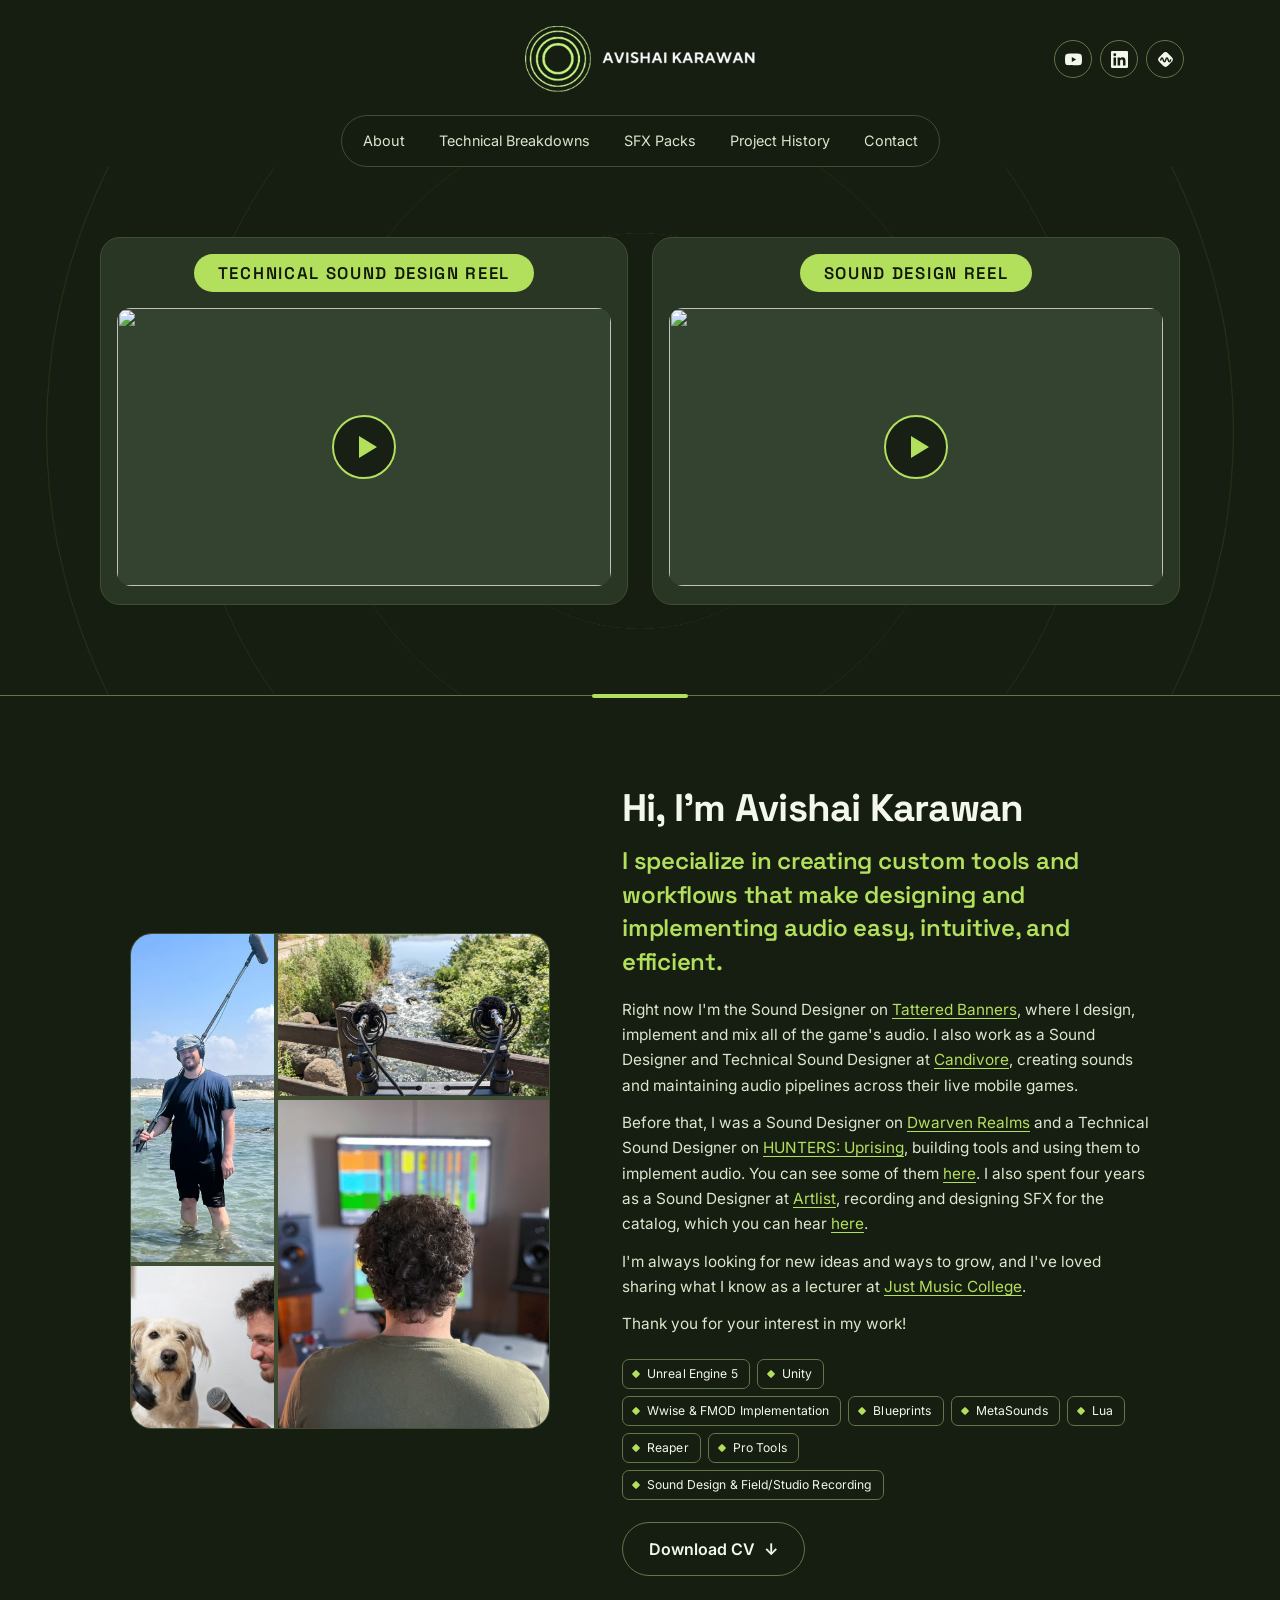
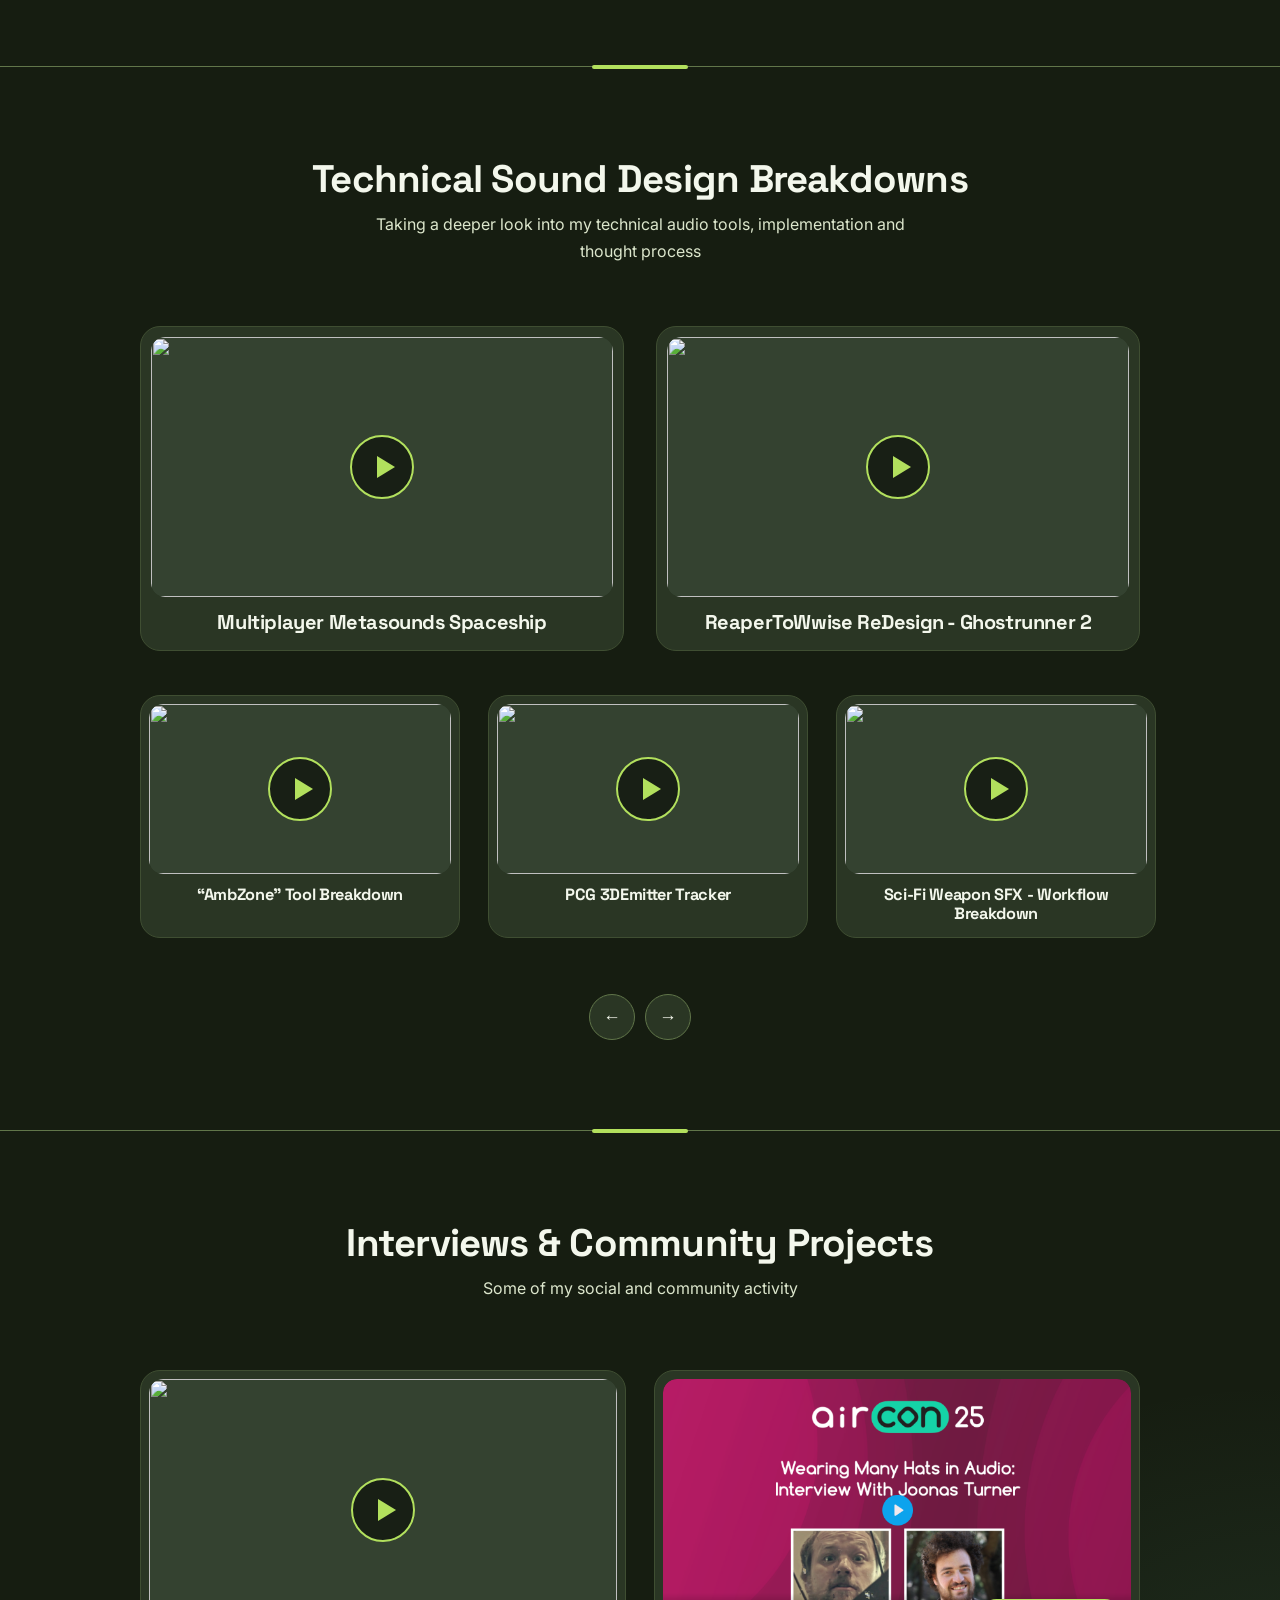
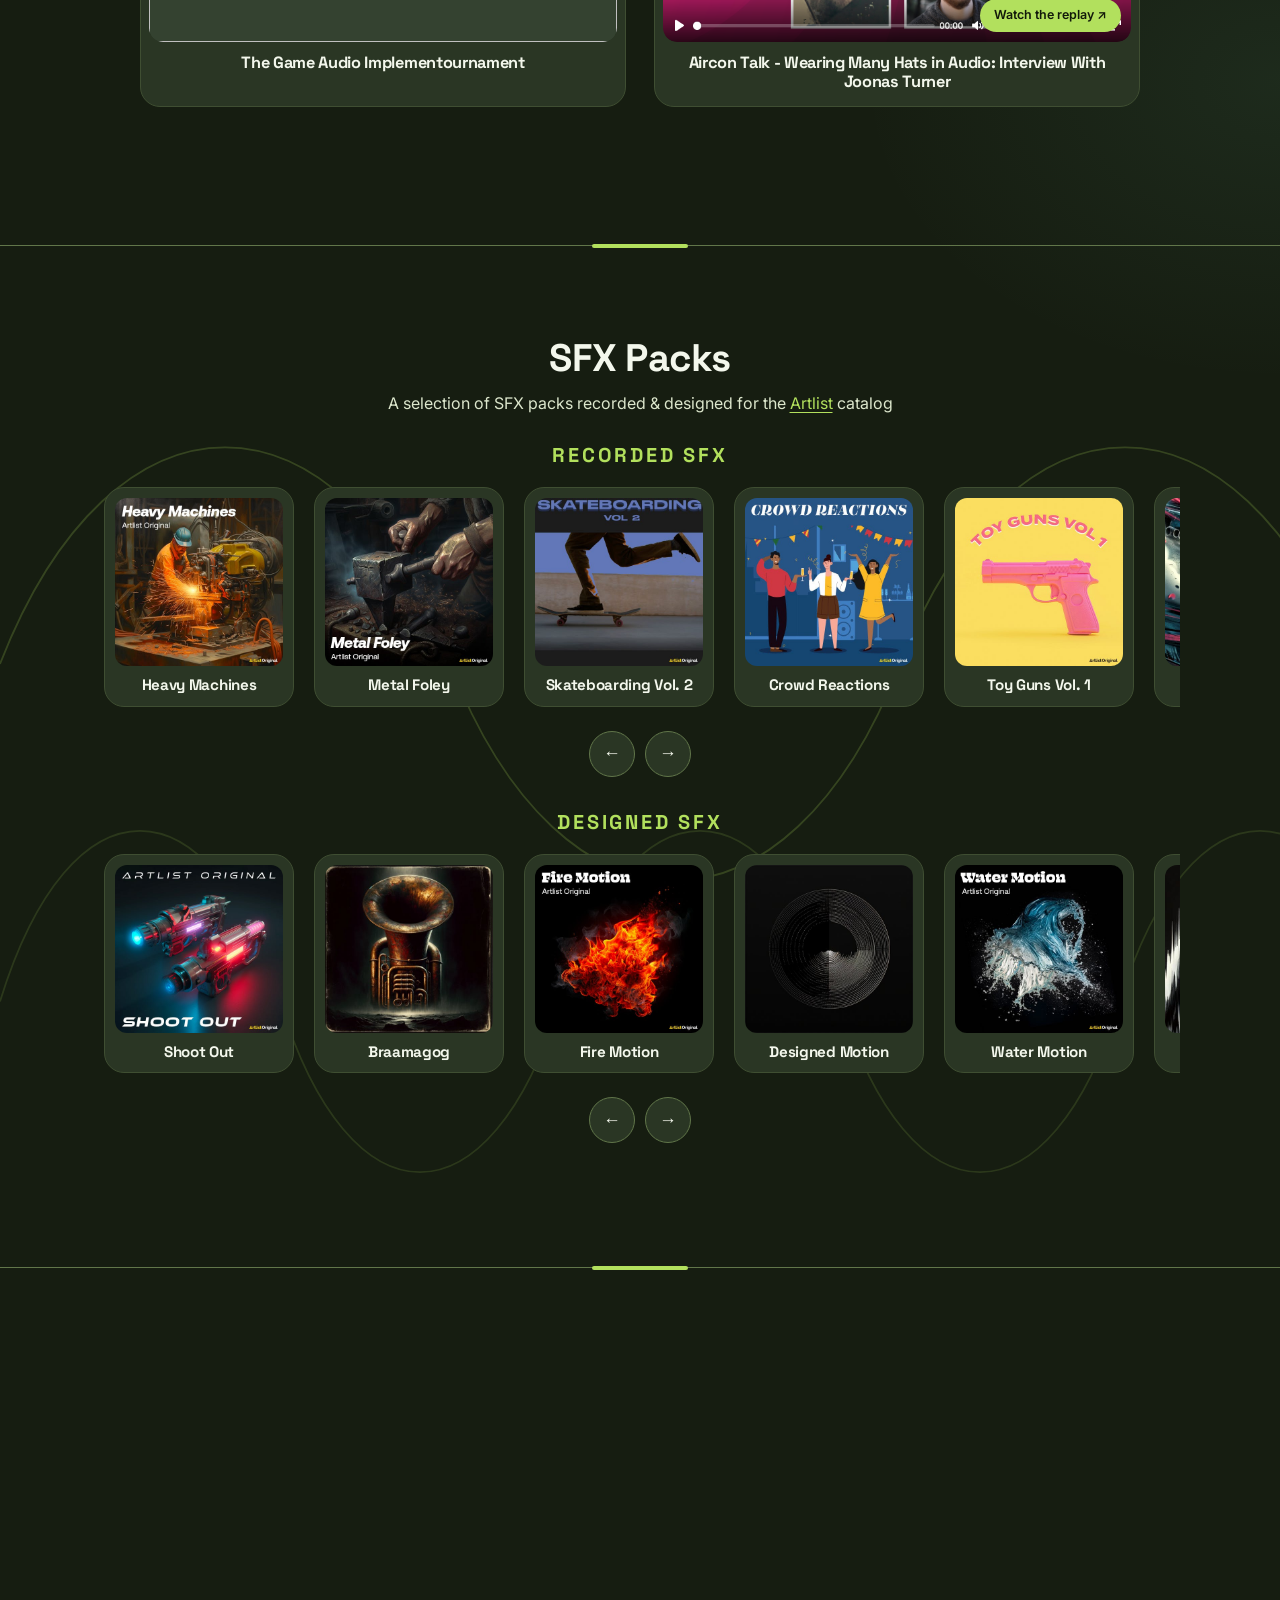
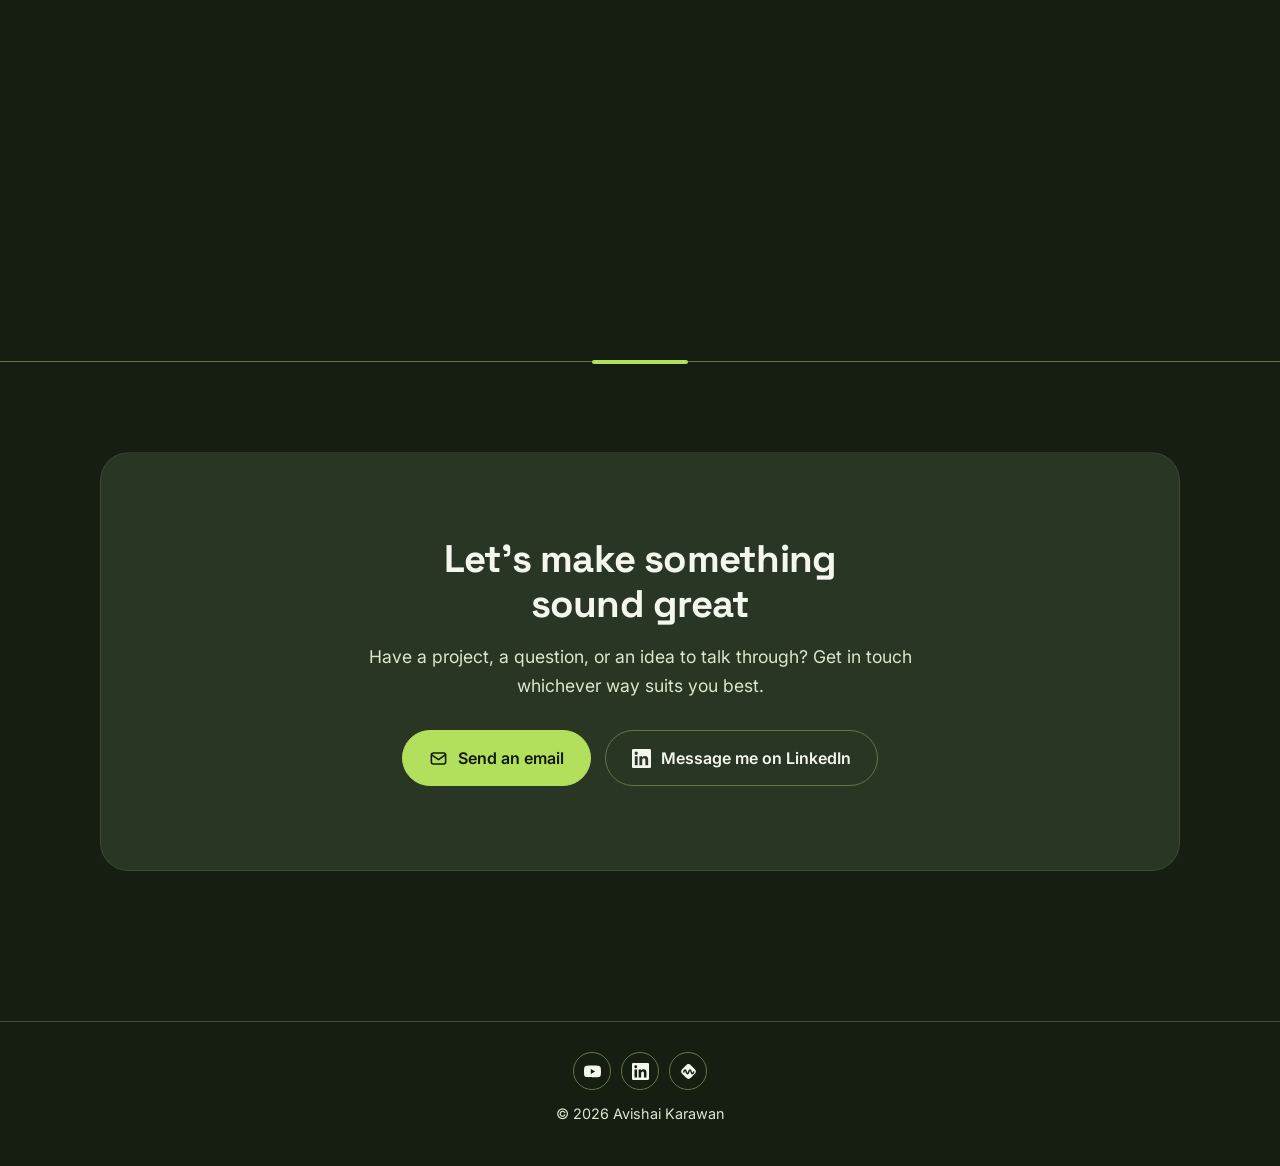
==== commit 981488fd: "Add files via upload" ====
--- a/index.html
+++ b/index.html
@@ -1,90 +1,90 @@
-<!doctype html>
-<html lang="en" data-theme="midnight">
-<head>
-  <meta charset="utf-8">
-  <meta name="viewport" content="width=device-width, initial-scale=1">
-  <title>Avishai Karawan | Sound Designer &amp; Technical Sound Designer</title>
-  <meta name="author" content="Avishai Karawan">
-  <link rel="canonical" href="https://www.karawansound.com/">
-  <meta name="description" content="Sound designer and technical sound designer for games. Showreels, technical breakdowns, SFX packs and project history.">
-  <meta property="og:type" content="website">
-  <meta property="og:site_name" content="Avishai Karawan">
-  <meta property="og:title" content="Avishai Karawan | Sound Designer &amp; Technical Sound Designer">
-  <meta property="og:description" content="Sound designer and technical sound designer for games. Showreels, technical breakdowns, SFX packs and project history.">
-  <meta property="og:url" content="https://www.karawansound.com/">
-  <meta property="og:image" content="https://www.karawansound.com/images/og-image.png">
-  <meta property="og:image:width" content="1200">
-  <meta property="og:image:height" content="630">
-  <meta name="twitter:card" content="summary_large_image">
-  <meta name="twitter:title" content="Avishai Karawan | Sound Designer &amp; Technical Sound Designer">
-  <meta name="twitter:description" content="Sound designer and technical sound designer for games. Showreels, technical breakdowns, SFX packs and project history.">
-  <meta name="twitter:image" content="https://www.karawansound.com/images/og-image.png">
-  <link rel="icon" href="favicon.svg" type="image/svg+xml">
-  <link rel="icon" href="favicon.ico" sizes="48x48">
-  <link rel="apple-touch-icon" href="apple-touch-icon.png">
-  <meta name="theme-color" content="#161d11">
-  <link rel="preconnect" href="https://fonts.googleapis.com">
-  <link rel="preconnect" href="https://fonts.gstatic.com" crossorigin>
-  <link href="https://fonts.googleapis.com/css2?family=Inter:wght@400;500;600&family=Space+Grotesk:wght@500;600;700&display=swap" rel="stylesheet">
-  <link rel="stylesheet" href="styles.css?v=11">
-  <script type="application/ld+json">
-  {"@context": "https://schema.org", "@type": "Person", "name": "Avishai Karawan", "jobTitle": "Sound Designer & Technical Sound Designer", "description": "Sound designer and technical sound designer for games, specializing in custom audio tools and workflows.", "url": "https://www.karawansound.com/", "image": "https://www.karawansound.com/images/og-image.png", "knowsAbout": ["Sound design", "Technical sound design", "Game audio", "Audio implementation", "Wwise", "FMOD", "Unreal Engine", "Unity", "REAPER"], "sameAs": ["https://www.youtube.com/@avishk13", "https://www.linkedin.com/in/avishaikarawan", "https://www.airwiggles.com/u/f19c717e"]}
-  </script>
-</head>
-<body data-page="home">
-  <div id="masthead"></div>
-  <nav class="nav" id="nav"></nav>
-
-  <main id="top">
-    <h1 class="sr-only" id="hero-title">Avishai Karawan - Sound Designer &amp; Technical Sound Designer</h1>
-
-    <section class="stage" id="reels">
-      <div class="ripples" aria-hidden="true"><span></span><span></span><span></span><span></span></div>
-      <div class="wrap">
-        <div class="reels" id="reels-grid"></div>
-      </div>
-    </section>
-
-    <section class="block" id="about">
-      <div class="wrap about">
-        <div class="about-visual">
-          <div class="about-rings" aria-hidden="true"><span></span><span></span><span></span></div>
-          <div class="photos" id="about-photos"></div>
-        </div>
-        <div class="about-copy">
-          <h2 id="about-heading">Hi, I'm Avishai Karawan</h2>
-          <p class="lead" id="about-lead">I specialize in creating custom tools and workflows that make designing and implementing audio easy, intuitive, and efficient.</p>
-          <div class="about-text" id="about-text">
-            <p>Right now I&#39;m the Sound Designer on <a href="https://store.steampowered.com/app/1355900/Tattered_Banners/" target="_blank" rel="noopener">Tattered Banners</a>, where I design, implement and mix all of the game&#39;s audio. I also work as a Sound Designer and Technical Sound Designer at <a href="https://candivore.io/" target="_blank" rel="noopener">Candivore</a>, creating sounds and maintaining audio pipelines across their live mobile games.</p>
-            <p>Before that, I was a Sound Designer on <a href="https://store.steampowered.com/app/2015240/Dwarven_Realms/" target="_blank" rel="noopener">Dwarven Realms</a> and a Technical Sound Designer on <a href="https://store.steampowered.com/app/2561660/HUNTERS_Uprising/" target="_blank" rel="noopener">HUNTERS: Uprising</a>, building tools and using them to implement audio. You can see some of them <a href="#breakdowns">here</a>. I also spent four years as a Sound Designer at <a href="https://artlist.io/" target="_blank" rel="noopener">Artlist</a>, recording and designing SFX for the catalog, which you can hear <a href="#sfx">here</a>.</p>
-            <p>I&#39;m always looking for new ideas and ways to grow, and I&#39;ve loved sharing what I know as a lecturer at <a href="https://www.justmusic.co.il/" target="_blank" rel="noopener">Just Music College</a>.</p>
-            <p>Thank you for your interest in my work!</p>
-          </div>
-          <div id="skills" class="skills"></div>
-          <a class="btn ghost" id="cv" download>Download CV</a>
-        </div>
-      </div>
-    </section>
-
-    <div id="sections"></div>
-
-    <section class="block" id="freepack"><div class="wrap"></div></section>
-
-    <section class="block" id="contact">
-      <div class="wrap contact">
-        <div class="ripples" aria-hidden="true"><span></span><span></span><span></span><span></span></div>
-        <h2 id="contact-heading">Get in touch</h2>
-        <p class="lede" id="contact-lede"></p>
-        <div class="contact-actions" id="contact-actions"></div>
-      </div>
-    </section>
-  </main>
-
-  <footer class="footer"><div class="wrap" id="footer"></div></footer>
-
-  <noscript><p style="max-width:560px;margin:40px auto;padding:0 16px;text-align:center;color:#dce6cc">This portfolio needs JavaScript to display. Avishai Karawan, sound designer and technical sound designer: <a href="mailto:avishk13@gmail.com" style="color:#b2e05d">avishk13@gmail.com</a> &middot; <a href="https://www.linkedin.com/in/avishaikarawan" style="color:#b2e05d">LinkedIn</a> &middot; <a href="https://www.youtube.com/@avishk13" style="color:#b2e05d">YouTube</a></p></noscript>
-
-  <script src="content.js?v=11"></script>
-  <script src="app.js?v=11"></script>
-</body>
-</html>
+<!doctype html>
+<html lang="en" data-theme="midnight">
+<head>
+  <meta charset="utf-8">
+  <meta name="viewport" content="width=device-width, initial-scale=1">
+  <title>Avishai Karawan | Sound Designer &amp; Technical Sound Designer</title>
+  <meta name="author" content="Avishai Karawan">
+  <link rel="canonical" href="https://www.karawansound.com/">
+  <meta name="description" content="Sound designer and technical sound designer for games. Showreels, technical breakdowns, SFX packs and project history.">
+  <meta property="og:type" content="website">
+  <meta property="og:site_name" content="Avishai Karawan">
+  <meta property="og:title" content="Avishai Karawan | Sound Designer &amp; Technical Sound Designer">
+  <meta property="og:description" content="Sound designer and technical sound designer for games. Showreels, technical breakdowns, SFX packs and project history.">
+  <meta property="og:url" content="https://www.karawansound.com/">
+  <meta property="og:image" content="https://www.karawansound.com/images/og-image.png">
+  <meta property="og:image:width" content="1200">
+  <meta property="og:image:height" content="630">
+  <meta name="twitter:card" content="summary_large_image">
+  <meta name="twitter:title" content="Avishai Karawan | Sound Designer &amp; Technical Sound Designer">
+  <meta name="twitter:description" content="Sound designer and technical sound designer for games. Showreels, technical breakdowns, SFX packs and project history.">
+  <meta name="twitter:image" content="https://www.karawansound.com/images/og-image.png">
+  <link rel="icon" href="favicon.svg" type="image/svg+xml">
+  <link rel="icon" href="favicon.ico" sizes="48x48">
+  <link rel="apple-touch-icon" href="apple-touch-icon.png">
+  <meta name="theme-color" content="#161d11">
+  <link rel="preconnect" href="https://fonts.googleapis.com">
+  <link rel="preconnect" href="https://fonts.gstatic.com" crossorigin>
+  <link href="https://fonts.googleapis.com/css2?family=Inter:wght@400;500;600&family=Space+Grotesk:wght@500;600;700&display=swap" rel="stylesheet">
+  <link rel="stylesheet" href="styles.css?v=12">
+  <script type="application/ld+json">
+  {"@context": "https://schema.org", "@type": "Person", "name": "Avishai Karawan", "jobTitle": "Sound Designer & Technical Sound Designer", "description": "Sound designer and technical sound designer for games, specializing in custom audio tools and workflows.", "url": "https://www.karawansound.com/", "image": "https://www.karawansound.com/images/og-image.png", "knowsAbout": ["Sound design", "Technical sound design", "Game audio", "Audio implementation", "Wwise", "FMOD", "Unreal Engine", "Unity", "REAPER"], "sameAs": ["https://www.youtube.com/@avishk13", "https://www.linkedin.com/in/avishaikarawan", "https://www.airwiggles.com/u/f19c717e"]}
+  </script>
+</head>
+<body data-page="home">
+  <div id="masthead"></div>
+  <nav class="nav" id="nav"></nav>
+
+  <main id="top">
+    <h1 class="sr-only" id="hero-title">Avishai Karawan - Sound Designer &amp; Technical Sound Designer</h1>
+
+    <section class="stage" id="reels">
+      <div class="ripples" aria-hidden="true"><span></span><span></span><span></span><span></span></div>
+      <div class="wrap">
+        <div class="reels" id="reels-grid"></div>
+      </div>
+    </section>
+
+    <section class="block" id="about">
+      <div class="wrap about">
+        <div class="about-visual">
+          <div class="about-rings" aria-hidden="true"><span></span><span></span><span></span></div>
+          <div class="photos" id="about-photos"></div>
+        </div>
+        <div class="about-copy">
+          <h2 id="about-heading">Hi, I'm Avishai Karawan</h2>
+          <p class="lead" id="about-lead">I specialize in creating custom tools and workflows that make designing and implementing audio easy, intuitive, and efficient.</p>
+          <div class="about-text" id="about-text">
+            <p>Right now I&#39;m the Sound Designer on <a href="https://store.steampowered.com/app/1355900/Tattered_Banners/" target="_blank" rel="noopener">Tattered Banners</a>, where I design, implement and mix all of the game&#39;s audio. I also work as a Sound Designer and Technical Sound Designer at <a href="https://candivore.io/" target="_blank" rel="noopener">Candivore</a>, creating sounds and maintaining audio pipelines across their live mobile games.</p>
+            <p>Before that, I was a Sound Designer on <a href="https://store.steampowered.com/app/2015240/Dwarven_Realms/" target="_blank" rel="noopener">Dwarven Realms</a> and a Technical Sound Designer on <a href="https://store.steampowered.com/app/2561660/HUNTERS_Uprising/" target="_blank" rel="noopener">HUNTERS: Uprising</a>, building tools and using them to implement audio. You can see some of them <a href="#breakdowns">here</a>. I also spent four years as a Sound Designer at <a href="https://artlist.io/" target="_blank" rel="noopener">Artlist</a>, recording and designing SFX for the catalog, which you can hear <a href="#sfx">here</a>.</p>
+            <p>I&#39;m always looking for new ideas and ways to grow, and I&#39;ve loved sharing what I know as a lecturer at <a href="https://www.justmusic.co.il/" target="_blank" rel="noopener">Just Music College</a>.</p>
+            <p>Thank you for your interest in my work!</p>
+          </div>
+          <div id="skills" class="skills"></div>
+          <a class="btn ghost" id="cv" download>Download CV</a>
+        </div>
+      </div>
+    </section>
+
+    <div id="sections"></div>
+
+    <section class="block" id="freepack"><div class="wrap"></div></section>
+
+    <section class="block" id="contact">
+      <div class="wrap contact">
+        <div class="ripples" aria-hidden="true"><span></span><span></span><span></span><span></span></div>
+        <h2 id="contact-heading">Get in touch</h2>
+        <p class="lede" id="contact-lede"></p>
+        <div class="contact-actions" id="contact-actions"></div>
+      </div>
+    </section>
+  </main>
+
+  <footer class="footer"><div class="wrap" id="footer"></div></footer>
+
+  <noscript><p style="max-width:560px;margin:40px auto;padding:0 16px;text-align:center;color:#dce6cc">This portfolio needs JavaScript to display. Avishai Karawan, sound designer and technical sound designer: <a href="mailto:avishk13@gmail.com" style="color:#b2e05d">avishk13@gmail.com</a> &middot; <a href="https://www.linkedin.com/in/avishaikarawan" style="color:#b2e05d">LinkedIn</a> &middot; <a href="https://www.youtube.com/@avishk13" style="color:#b2e05d">YouTube</a></p></noscript>
+
+  <script src="content.js?v=12"></script>
+  <script src="app.js?v=12"></script>
+</body>
+</html>
--- a/styles.css
+++ b/styles.css
@@ -254,7 +254,11 @@
 @media (hover: none) {            /* touch screens can't hover: show the description under the thumbnail */
   .slide.tile:hover, .slide.tile:focus-within { transform: none; box-shadow: none; border-color: var(--line); }
   .tile-media::after { display: none; }
-  .tile-desc { position: static; display: block; opacity: 1; transform: none; padding: 12px 6px 0; color: var(--muted); text-shadow: none; pointer-events: auto; }
+  .slide.tile { display: flex; flex-direction: column; }
+  .tile-media { display: contents; }
+  .tile-media > .media { order: 1; }
+  .tile-title { order: 2; }
+  .tile-desc { order: 3; position: static; display: block; opacity: 1; transform: none; padding: 2px 6px 10px; color: var(--muted); text-shadow: none; pointer-events: auto; }
   .tile .play, .tile:hover .play, .tile:focus-within .play { top: 50%; transform: translate(-50%, -50%); }
 }
 
@@ -406,10 +410,10 @@
 .entry::after { content: ""; position: absolute; top: 48px; width: calc(var(--gap) - 14px); height: 2px; background: var(--line-hi); }
 .left::after { right: -1px; transform: translateX(100%); }
 .right::after { left: -1px; transform: translateX(-100%); }
-.year { position: absolute; top: 28px; z-index: 2; padding: 3px 14px; border-radius: 999px; background: var(--bg); border: 1px solid var(--accent-2); color: var(--accent-2);
-  font: 700 .95rem var(--font-head); letter-spacing: .04em; }
-.left .year { left: calc(100% + var(--gap) + 34px); }
-.right .year { right: calc(100% + var(--gap) + 34px); }
+.year { position: absolute; top: 0; z-index: 2; padding: 2px 12px; border-radius: 999px; background: var(--bg); border: 1px solid var(--accent-2); color: var(--accent-2);
+  font: 700 .85rem var(--font-head); letter-spacing: .04em; transform: translateX(-50%); }   /* sits on the center line, above the dot, inside the gap between the two columns */
+.left .year { left: calc(100% + var(--gap)); }
+.right .year { left: calc(-1 * var(--gap)); }
 .card { background: var(--surface); border: 1px solid var(--line); border-radius: var(--radius); padding: 10px; transition: transform .3s cubic-bezier(.2,.8,.2,1), border-color .3s, box-shadow .3s; }
 .card:hover { transform: translateY(-5px); border-color: var(--accent); box-shadow: 0 20px 50px rgba(0, 0, 0, .35); }
 .card-body { padding: 18px 10px 10px; }
@@ -459,6 +463,6 @@
   .entry, .entry.left, .entry.right, .entry + .entry, .entry.right + .entry.left { width: 100%; margin: 0 0 30px; padding-left: 44px; }
   .entry .node { top: 36px; left: 0 !important; right: auto !important; }
   .entry::after { display: none; }
-  .entry .year, .left .year, .right .year { position: static; display: inline-block; margin: 0 0 12px; }
+  .entry .year, .left .year, .right .year { position: static; display: inline-block; margin: 0 0 12px; transform: none; font-size: .95rem; padding: 3px 14px; }
   .entry.left.reveal, .entry.right.reveal { transform: translateY(20px); }
 }
